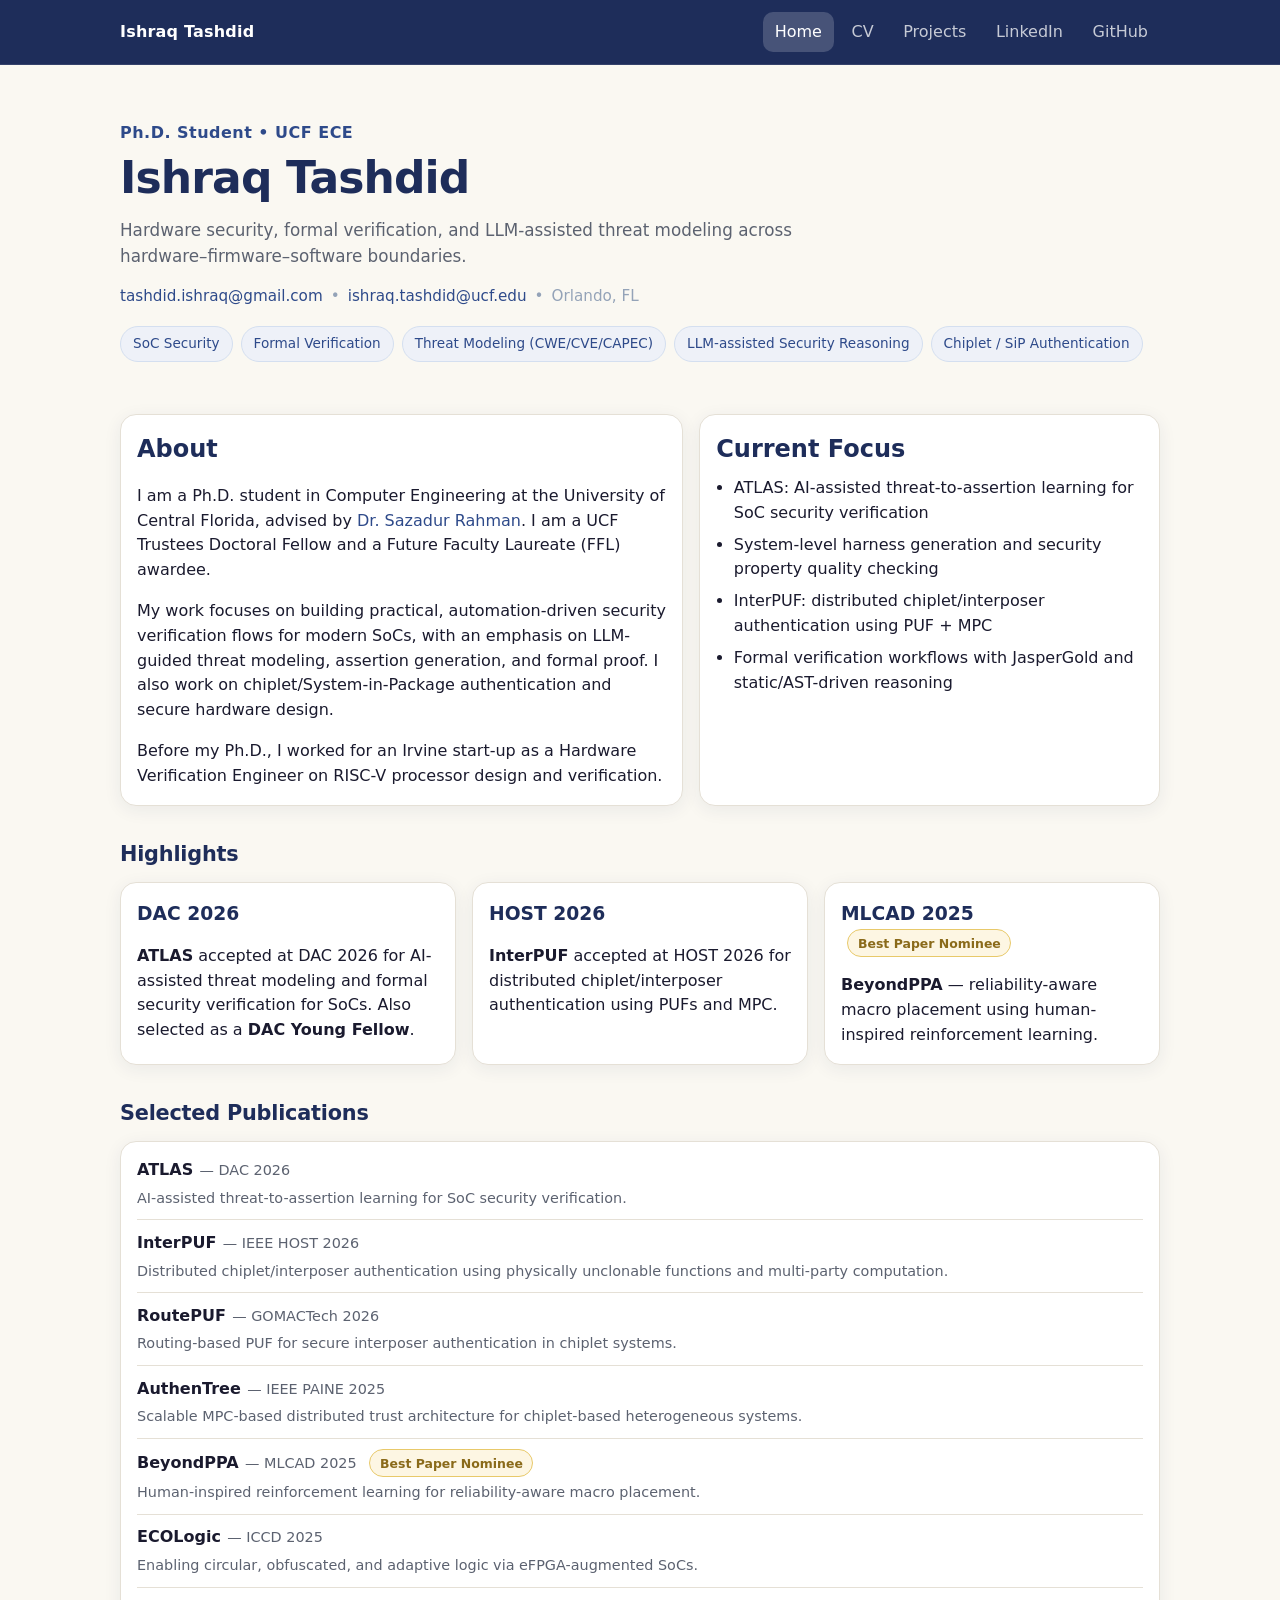
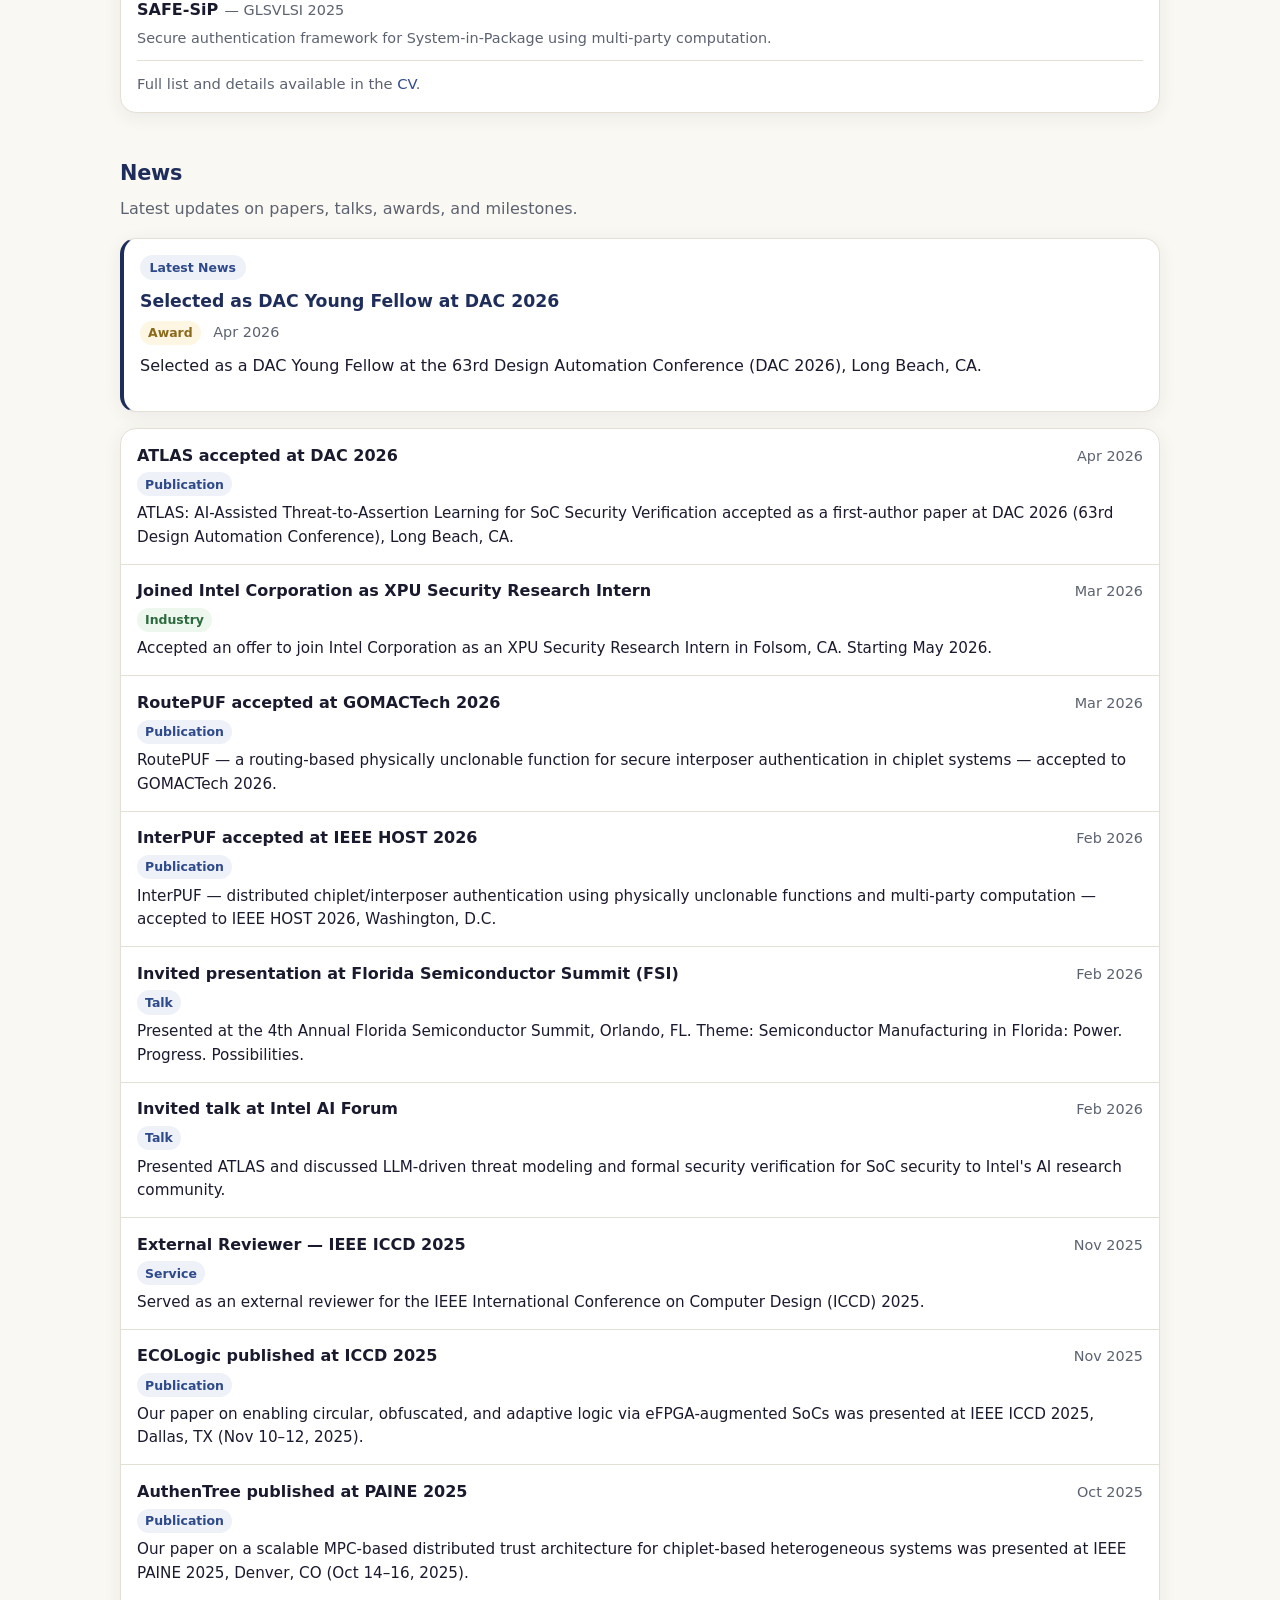
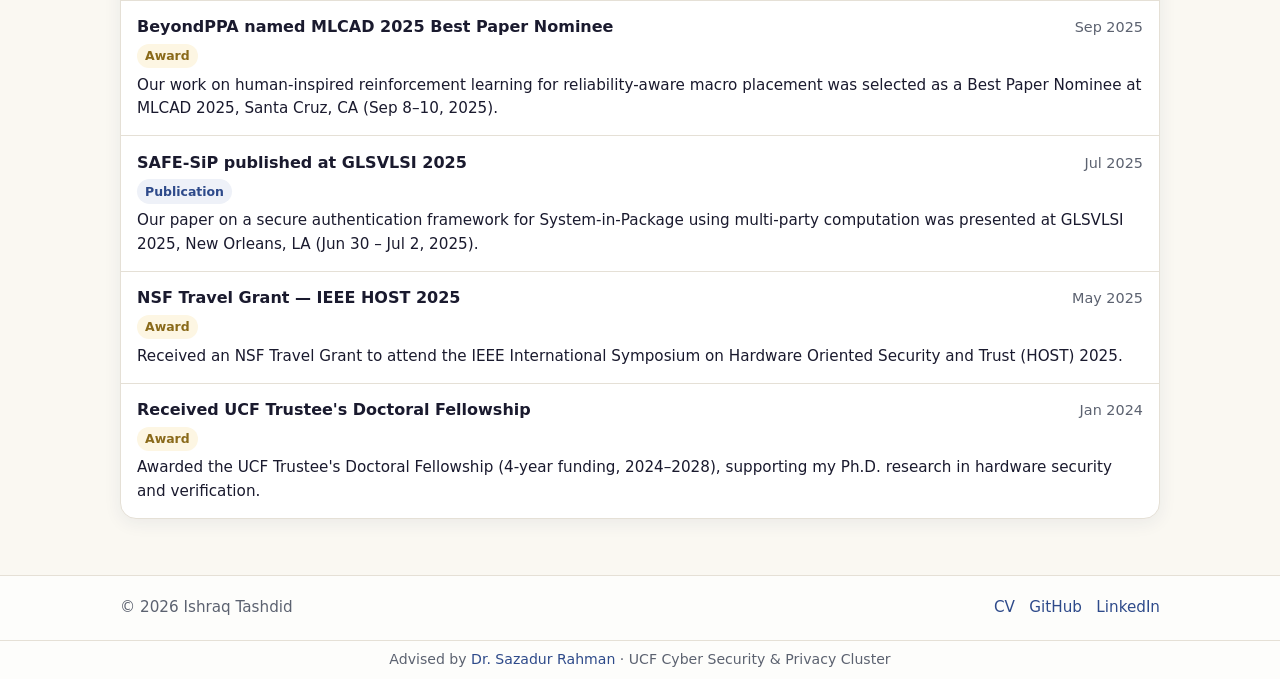
==== index.html @ bfdea95f "Add Projects page with Japanese-minimal design - New projects.html page with hero, category filter b" ====
<!DOCTYPE html>
<html lang="en">
<head>
  <meta charset="UTF-8" />
  <meta name="viewport" content="width=device-width, initial-scale=1.0" />
  <title>Ishraq Tashdid | Academic Website</title>
  <meta name="description" content="Ishraq Tashdid - Ph.D. student at UCF working on hardware security, formal verification, and LLM-assisted vulnerability reasoning." />
  <link rel="stylesheet" href="styles.css" />
</head>
<body>
  <header class="site-header">
    <div class="container nav-wrap">
      <a class="brand" href="index.html">Ishraq Tashdid</a>
      <nav class="nav-links" aria-label="Main navigation">
        <a href="index.html" class="active" aria-current="page">Home</a>
        <a href="cv.html">CV</a>
        <a href="projects.html">Projects</a>
        <a href="https://www.linkedin.com/in/ishraqtashdid" target="_blank" rel="noopener noreferrer">LinkedIn</a>
        <a href="https://github.com/IshraqAtUCF" target="_blank" rel="noopener noreferrer">GitHub</a>
      </nav>
    </div>
  </header>

  <main>
    <section class="hero">
      <div class="container">
        <p class="eyebrow">Ph.D. Student • UCF ECE</p>
        <h1>Ishraq Tashdid</h1>
        <p class="hero-sub">
          Hardware security, formal verification, and LLM-assisted threat modeling across
          hardware–firmware–software boundaries.
        </p>

        <div class="hero-meta">
          <a href="mailto:tashdid.ishraq@gmail.com">tashdid.ishraq@gmail.com</a>
          <span>•</span>
          <a href="mailto:ishraq.tashdid@ucf.edu">ishraq.tashdid@ucf.edu</a>
          <span>•</span>
          <span>Orlando, FL</span>
        </div>

        <div class="tag-row" aria-label="Research tags">
          <span class="tag">SoC Security</span>
          <span class="tag">Formal Verification</span>
          <span class="tag">Threat Modeling (CWE/CVE/CAPEC)</span>
          <span class="tag">LLM-assisted Security Reasoning</span>
          <span class="tag">Chiplet / SiP Authentication</span>
        </div>
      </div>
    </section>

    <section class="section">
      <div class="container grid-2">
        <div class="card">
          <h2>About</h2>
          <p>
            I am a Ph.D. student in Computer Engineering at the University of Central Florida,
            advised by <a href="https://sazadur.github.io" target="_blank" rel="noopener noreferrer">Dr. Sazadur Rahman</a>.
            I am a UCF Trustees Doctoral Fellow and a Future Faculty Laureate (FFL) awardee.
          </p>
          <p>
            My work focuses on building practical, automation-driven security verification flows
            for modern SoCs, with an emphasis on LLM-guided threat modeling, assertion generation,
            and formal proof. I also work on chiplet/System-in-Package authentication and secure
            hardware design.
          </p>
          <p>
            Before my Ph.D., I worked for an Irvine start-up as a Hardware Verification Engineer on RISC-V
            processor design and verification.
          </p>
        </div>

        <div class="card">
          <h2>Current Focus</h2>
          <ul class="clean-list">
            <li>ATLAS: AI-assisted threat-to-assertion learning for SoC security verification</li>
            <li>System-level harness generation and security property quality checking</li>
            <li>InterPUF: distributed chiplet/interposer authentication using PUF + MPC</li>
            <li>Formal verification workflows with JasperGold and static/AST-driven reasoning</li>
          </ul>
        </div>
      </div>
    </section>

    <section class="section section-tight">
      <div class="container">
        <h2 class="section-title">Highlights</h2>
        <div class="cards-3">
          <article class="card">
            <h3>DAC 2026</h3>
            <p>
              <strong>ATLAS</strong> accepted at DAC 2026 for AI-assisted threat modeling and
              formal security verification for SoCs. Also selected as a
              <strong>DAC Young Fellow</strong>.
            </p>
          </article>

          <article class="card">
            <h3>HOST 2026</h3>
            <p>
              <strong>InterPUF</strong> accepted at HOST 2026 for distributed chiplet/interposer
              authentication using PUFs and MPC.
            </p>
          </article>

          <article class="card">
            <h3>MLCAD 2025 <span class="award-badge">Best Paper Nominee</span></h3>
            <p>
              <strong>BeyondPPA</strong> — reliability-aware macro placement using
              human-inspired reinforcement learning.
            </p>
          </article>
        </div>
      </div>
    </section>

    <section class="section section-tight">
      <div class="container">
        <h2 class="section-title">Selected Publications</h2>
        <div class="card">
          <div class="pub-entry">
            <div class="pub-title-line">
              <span class="pub-title">ATLAS</span>
              <span class="pub-venue">— DAC 2026</span>
            </div>
            <p class="pub-desc">AI-assisted threat-to-assertion learning for SoC security verification.</p>
          </div>
          <div class="pub-entry">
            <div class="pub-title-line">
              <span class="pub-title">InterPUF</span>
              <span class="pub-venue">— IEEE HOST 2026</span>
            </div>
            <p class="pub-desc">Distributed chiplet/interposer authentication using physically unclonable functions and multi-party computation.</p>
          </div>
          <div class="pub-entry">
            <div class="pub-title-line">
              <span class="pub-title">RoutePUF</span>
              <span class="pub-venue">— GOMACTech 2026</span>
            </div>
            <p class="pub-desc">Routing-based PUF for secure interposer authentication in chiplet systems.</p>
          </div>
          <div class="pub-entry">
            <div class="pub-title-line">
              <span class="pub-title">AuthenTree</span>
              <span class="pub-venue">— IEEE PAINE 2025</span>
            </div>
            <p class="pub-desc">Scalable MPC-based distributed trust architecture for chiplet-based heterogeneous systems.</p>
          </div>
          <div class="pub-entry">
            <div class="pub-title-line">
              <span class="pub-title">BeyondPPA</span>
              <span class="pub-venue">— MLCAD 2025</span>
              <span class="award-badge">Best Paper Nominee</span>
            </div>
            <p class="pub-desc">Human-inspired reinforcement learning for reliability-aware macro placement.</p>
          </div>
          <div class="pub-entry">
            <div class="pub-title-line">
              <span class="pub-title">ECOLogic</span>
              <span class="pub-venue">— ICCD 2025</span>
            </div>
            <p class="pub-desc">Enabling circular, obfuscated, and adaptive logic via eFPGA-augmented SoCs.</p>
          </div>
          <div class="pub-entry">
            <div class="pub-title-line">
              <span class="pub-title">SAFE-SiP</span>
              <span class="pub-venue">— GLSVLSI 2025</span>
            </div>
            <p class="pub-desc">Secure authentication framework for System-in-Package using multi-party computation.</p>
          </div>
          <p class="small-note">
            Full list and details available in the <a href="cv.html">CV</a>.
          </p>
        </div>
      </div>
    </section>

    <!-- News section kept at the bottom -->
    <section class="section" id="news">
      <div class="container">
        <div class="section-heading">
          <h2 class="section-title">News</h2>
          <p class="section-subtitle">
            Latest updates on papers, talks, awards, and milestones.
          </p>
        </div>

        <div id="latest-news-card" class="latest-news-card" aria-live="polite"></div>

        <div class="news-list-wrap">
          <ul id="news-list" class="news-list" aria-label="News updates"></ul>
        </div>
      </div>
    </section>
  </main>

  <footer class="site-footer">
    <div class="container footer-wrap">
      <p>© <span id="year"></span> Ishraq Tashdid</p>
      <p class="footer-links">
        <a href="cv.html">CV</a>
        <a href="https://github.com/IshraqAtUCF" target="_blank" rel="noopener noreferrer">GitHub</a>
        <a href="https://www.linkedin.com/in/ishraqtashdid" target="_blank" rel="noopener noreferrer">LinkedIn</a>
      </p>
    </div>
    <div class="container footer-advisor">
      Advised by <a href="https://sazadur.github.io" target="_blank" rel="noopener noreferrer">Dr. Sazadur Rahman</a>
      · UCF Cyber Security &amp; Privacy Cluster
    </div>
  </footer>

  <script src="news.js"></script>
  <script>
    document.getElementById("year").textContent = new Date().getFullYear();
  </script>
</body>
</html>
---- styles.css ----
:root {
  --bg:          #faf8f2;
  --surface:     #ffffff;
  --text:        #1a1a2e;
  --muted:       #5c6270;
  --line:        #e5e0d6;
  --accent:      #1e2d5a;
  --accent-link: #2e4a8a;
  --accent-soft: #eef1f8;
  --gold:        #c9a84c;
  --gold-soft:   #fdf6e3;
  --shadow:      0 4px 18px rgba(30, 45, 90, 0.07);
  --radius:      16px;
  --radius-sm:   12px;
  --maxw:        1040px;
}

* {
  box-sizing: border-box;
}

html {
  scroll-behavior: smooth;
}

body {
  margin: 0;
  font-family: Inter, ui-sans-serif, system-ui, -apple-system, Segoe UI, Roboto, Helvetica, Arial, sans-serif;
  background: var(--bg);
  color: var(--text);
  line-height: 1.55;
}

a {
  color: var(--accent-link);
  text-decoration: none;
}

a:hover {
  text-decoration: underline;
}

.container {
  width: min(var(--maxw), calc(100% - 2rem));
  margin: 0 auto;
}

/* Header / Nav */
.site-header {
  position: sticky;
  top: 0;
  z-index: 100;
  background: var(--accent);
  border-bottom: 1px solid rgba(255, 255, 255, 0.1);
}

.nav-wrap {
  display: flex;
  align-items: center;
  justify-content: space-between;
  min-height: 64px;
  gap: 1rem;
}

.brand {
  font-weight: 700;
  color: #ffffff;
  letter-spacing: 0.2px;
}

.brand:hover {
  text-decoration: none;
}

.nav-links {
  display: flex;
  align-items: center;
  gap: 0.35rem;
  flex-wrap: wrap;
}

.nav-links a {
  color: rgba(255, 255, 255, 0.75);
  padding: 0.45rem 0.75rem;
  border-radius: 10px;
  font-weight: 500;
  text-decoration: none;
}

.nav-links a:hover {
  background: rgba(255, 255, 255, 0.12);
  color: #ffffff;
}

.nav-links a.active {
  background: rgba(255, 255, 255, 0.18);
  color: #ffffff;
}

/* Hero */
.hero {
  padding: 3.5rem 0 2rem;
}

.eyebrow {
  margin: 0 0 0.5rem;
  color: var(--accent-link);
  font-weight: 600;
  letter-spacing: 0.03em;
}

h1 {
  margin: 0;
  font-size: clamp(2rem, 4vw, 2.75rem);
  line-height: 1.1;
  letter-spacing: -0.02em;
  color: var(--accent);
}

.hero-sub {
  margin: 0.9rem 0 0;
  max-width: 760px;
  color: var(--muted);
  font-size: 1.05rem;
}

.hero-meta {
  margin-top: 1rem;
  display: flex;
  flex-wrap: wrap;
  gap: 0.5rem;
  color: var(--muted);
  font-size: 0.95rem;
}

.hero-meta span {
  color: #94a3b8;
}

.tag-row {
  margin-top: 1.1rem;
  display: flex;
  flex-wrap: wrap;
  gap: 0.5rem;
}

.tag {
  display: inline-block;
  background: var(--accent-soft);
  border: 1px solid #d4dff0;
  border-radius: 999px;
  padding: 0.4rem 0.75rem;
  font-size: 0.85rem;
  color: var(--accent-link);
}

/* Sections */
.section {
  padding: 1.25rem 0 1.5rem;
}

.section-tight {
  padding-top: 0.5rem;
}

.section-title {
  margin: 0 0 0.75rem;
  font-size: 1.3rem;
  letter-spacing: -0.01em;
  color: var(--accent);
}

.section-heading {
  margin-bottom: 1rem;
}

.section-subtitle {
  margin: -0.25rem 0 0;
  color: var(--muted);
}

/* Cards */
.card {
  background: var(--surface);
  border: 1px solid var(--line);
  border-radius: var(--radius);
  padding: 1rem 1rem;
  box-shadow: var(--shadow);
  transition: box-shadow 0.18s, transform 0.18s;
}

.card:hover {
  transform: translateY(-2px);
  box-shadow: 0 8px 28px rgba(30, 45, 90, 0.12);
}

.card h2, .card h3 {
  margin-top: 0;
  margin-bottom: 0.5rem;
  color: var(--accent);
}

.card p:last-child {
  margin-bottom: 0;
}

.grid-2 {
  display: grid;
  grid-template-columns: 1.1fr 0.9fr;
  gap: 1rem;
}

.cards-3 {
  display: grid;
  grid-template-columns: repeat(3, 1fr);
  gap: 1rem;
}

.clean-list, .pub-list {
  margin: 0.25rem 0 0;
  padding-left: 1.1rem;
}

.clean-list li, .pub-list li {
  margin: 0.45rem 0;
}

.small-note {
  margin-top: 0.75rem;
  color: var(--muted);
  font-size: 0.92rem;
}

/* Award badge (gold) */
.award-badge {
  display: inline-block;
  background: var(--gold-soft);
  color: #8a6a1a;
  border: 1px solid #e8c96a;
  border-radius: 999px;
  padding: 0.2rem 0.6rem;
  font-size: 0.78rem;
  font-weight: 700;
  margin-left: 0.4rem;
  vertical-align: middle;
}

/* Publication entries */
.pub-entry {
  padding: 0.65rem 0;
  border-bottom: 1px solid var(--line);
}

.pub-entry:last-child {
  border-bottom: none;
  padding-bottom: 0;
}

.pub-entry:first-child {
  padding-top: 0;
}

.pub-title-line {
  display: flex;
  flex-wrap: wrap;
  align-items: baseline;
  gap: 0.4rem;
}

.pub-title {
  font-weight: 600;
  color: var(--text);
}

.pub-venue {
  color: var(--muted);
  font-size: 0.9rem;
  white-space: nowrap;
}

.pub-desc {
  margin: 0.25rem 0 0;
  color: var(--muted);
  font-size: 0.9rem;
}

/* News */
.latest-news-card {
  margin-bottom: 1rem;
}

.latest-news-inner {
  background: var(--surface);
  border: 1px solid var(--line);
  border-left: 4px solid var(--accent);
  border-radius: var(--radius);
  padding: 1rem;
  box-shadow: var(--shadow);
}

.latest-badge {
  display: inline-block;
  margin-bottom: 0.5rem;
  background: var(--accent-soft);
  color: var(--accent-link);
  border-radius: 999px;
  padding: 0.2rem 0.6rem;
  font-size: 0.78rem;
  font-weight: 700;
}

.latest-title {
  margin: 0;
  font-size: 1.08rem;
  color: var(--accent);
}

.latest-meta {
  margin-top: 0.35rem;
  color: var(--muted);
  font-size: 0.9rem;
}

.latest-desc {
  margin-top: 0.6rem;
  color: var(--text);
}

.news-list-wrap {
  background: var(--surface);
  border: 1px solid var(--line);
  border-radius: var(--radius);
  box-shadow: var(--shadow);
}

.news-list {
  list-style: none;
  margin: 0;
  padding: 0;
}

.news-item {
  padding: 0.9rem 1rem;
  border-bottom: 1px solid var(--line);
}

.news-item:last-child {
  border-bottom: none;
}

.news-row {
  display: flex;
  gap: 0.75rem;
  align-items: baseline;
  justify-content: space-between;
  flex-wrap: wrap;
}

.news-title {
  margin: 0;
  font-weight: 600;
}

.news-date {
  color: var(--muted);
  font-size: 0.9rem;
  white-space: nowrap;
}

.news-meta-line {
  margin-top: 0.25rem;
  color: var(--muted);
  font-size: 0.9rem;
}

.news-desc {
  margin-top: 0.35rem;
  color: var(--text);
  font-size: 0.95rem;
}

.news-tag {
  display: inline-block;
  margin-right: 0.5rem;
  padding: 0.15rem 0.5rem;
  border-radius: 999px;
  background: var(--accent-soft);
  color: var(--accent-link);
  font-size: 0.78rem;
  font-weight: 600;
}

.news-tag-award {
  background: var(--gold-soft);
  color: #8a6a1a;
}

.news-tag-industry {
  background: #edf7ee;
  color: #2d6a3f;
}

/* CV page */
.page-title {
  margin: 0;
  font-size: clamp(1.6rem, 3vw, 2rem);
  color: var(--accent);
}

.page-subtitle {
  margin: 0.35rem 0 0;
  color: var(--muted);
}

.cv-header-row {
  display: flex;
  justify-content: space-between;
  gap: 1rem;
  align-items: flex-start;
  margin-bottom: 1rem;
  flex-wrap: wrap;
}

.cv-actions {
  display: flex;
  gap: 0.6rem;
  flex-wrap: wrap;
}

.btn {
  display: inline-block;
  background: var(--accent);
  color: white;
  padding: 0.6rem 0.9rem;
  border-radius: 12px;
  font-weight: 600;
  text-decoration: none;
  border: 1px solid var(--accent);
}

.btn:hover {
  text-decoration: none;
  opacity: 0.9;
}

.btn-outline {
  background: white;
  color: var(--accent);
}

.cv-frame {
  padding: 0.6rem;
}

.pdf-fallback {
  padding: 1rem;
}

.note-box {
  margin-top: 1rem;
}

.note-box code {
  background: var(--accent-soft);
  padding: 0.15rem 0.35rem;
  border-radius: 6px;
  font-family: ui-monospace, SFMono-Regular, Menlo, Consolas, monospace;
}

/* Footer */
.site-footer {
  margin-top: 2rem;
  border-top: 1px solid var(--line);
  background: rgba(255, 255, 255, 0.7);
}

.footer-wrap {
  min-height: 64px;
  display: flex;
  justify-content: space-between;
  gap: 1rem;
  align-items: center;
  flex-wrap: wrap;
  color: var(--muted);
  font-size: 0.95rem;
}

.footer-links {
  display: flex;
  gap: 0.9rem;
  flex-wrap: wrap;
  margin: 0;
}

.footer-advisor {
  width: 100%;
  text-align: center;
  padding: 0.5rem 0;
  font-size: 0.88rem;
  color: var(--muted);
  border-top: 1px solid var(--line);
}

.footer-advisor a {
  color: var(--accent-link);
}

/* ── Projects page ────────────────────────────────────── */

.proj-filter-bar {
  display: flex;
  gap: 0.5rem;
  flex-wrap: wrap;
  margin-bottom: 1.5rem;
}

.proj-filter-btn {
  background: var(--surface);
  border: 1px solid var(--line);
  border-radius: 999px;
  padding: 0.4rem 0.9rem;
  font-size: 0.88rem;
  font-weight: 500;
  color: var(--muted);
  cursor: pointer;
  font-family: inherit;
  transition: background 0.15s, color 0.15s, border-color 0.15s;
}

.proj-filter-btn:hover {
  background: var(--accent-soft);
  color: var(--accent-link);
  border-color: #c4d0e8;
}

.proj-filter-btn.active {
  background: var(--accent);
  color: #ffffff;
  border-color: var(--accent);
}

.proj-grid {
  display: grid;
  grid-template-columns: repeat(2, 1fr);
  gap: 1rem;
}

.proj-card {
  background: var(--surface);
  border: 1px solid var(--line);
  border-radius: var(--radius);
  padding: 1.1rem 1.1rem 1rem;
  box-shadow: var(--shadow);
  display: flex;
  flex-direction: column;
  transition: box-shadow 0.18s, transform 0.18s;
}

.proj-card:hover {
  transform: translateY(-2px);
  box-shadow: 0 8px 28px rgba(30, 45, 90, 0.12);
}

.proj-card.proj-featured {
  border-left: 3px solid var(--gold);
}

.proj-card-meta {
  display: flex;
  align-items: center;
  justify-content: space-between;
  flex-wrap: wrap;
  gap: 0.4rem;
  margin-bottom: 0.55rem;
}

.proj-meta-left {
  display: flex;
  gap: 0.4rem;
  align-items: center;
  flex-wrap: wrap;
}

.proj-venue {
  color: var(--muted);
  font-size: 0.82rem;
  white-space: nowrap;
}

.proj-title {
  margin: 0 0 0.4rem;
  font-size: 1.05rem;
  font-weight: 600;
  color: var(--accent);
  letter-spacing: -0.01em;
}

.proj-desc {
  margin: 0;
  color: var(--muted);
  font-size: 0.91rem;
  line-height: 1.5;
  flex: 1;
}

.proj-card-divider {
  border: none;
  border-top: 1px solid var(--line);
  margin: 0.75rem 0 0.65rem;
}

.proj-tags {
  display: flex;
  flex-wrap: wrap;
  gap: 0.4rem;
  margin-bottom: 0.7rem;
}

.proj-cat {
  display: inline-block;
  padding: 0.15rem 0.5rem;
  border-radius: 999px;
  font-size: 0.76rem;
  font-weight: 600;
  background: var(--accent-soft);
  color: var(--accent-link);
}

.proj-cat-software {
  background: #edf7ee;
  color: #2d6a3f;
}

.proj-cat-tool {
  background: #f3f0ea;
  color: #6b5c3e;
}

.proj-status {
  display: inline-block;
  border-radius: 999px;
  padding: 0.18rem 0.55rem;
  font-size: 0.76rem;
  font-weight: 600;
}

.proj-status-published  { background: var(--accent-soft); color: var(--accent-link); }
.proj-status-active     { background: var(--gold-soft); color: #8a6a1a; border: 1px solid #e8c96a; }
.proj-status-inprogress { background: #f3f0ea; color: var(--muted); }
.proj-status-archived   { background: #f5f5f5; color: #999; }

.proj-links {
  display: flex;
  gap: 0.5rem;
  flex-wrap: wrap;
  margin-top: auto;
  padding-top: 0.5rem;
}

.proj-link {
  display: inline-block;
  padding: 0.3rem 0.65rem;
  border-radius: 8px;
  font-size: 0.82rem;
  font-weight: 500;
  border: 1px solid var(--line);
  color: var(--accent-link);
  background: var(--surface);
  text-decoration: none;
  transition: background 0.15s, border-color 0.15s;
}

.proj-link:hover {
  background: var(--accent-soft);
  border-color: #c4d0e8;
  text-decoration: none;
}

.proj-link-paper {
  border-color: #c4d0e8;
  background: var(--accent-soft);
}

.proj-empty {
  grid-column: 1 / -1;
  text-align: center;
  padding: 2.5rem 1rem;
  color: var(--muted);
  font-size: 0.95rem;
}

/* Responsive */
@media (max-width: 900px) {
  .grid-2 {
    grid-template-columns: 1fr;
  }

  .cards-3 {
    grid-template-columns: 1fr;
  }

  .proj-grid {
    grid-template-columns: 1fr;
  }

  .nav-wrap {
    align-items: flex-start;
    padding-top: 0.5rem;
    padding-bottom: 0.5rem;
    flex-direction: column;
  }

  .hero {
    padding-top: 2.2rem;
  }
}
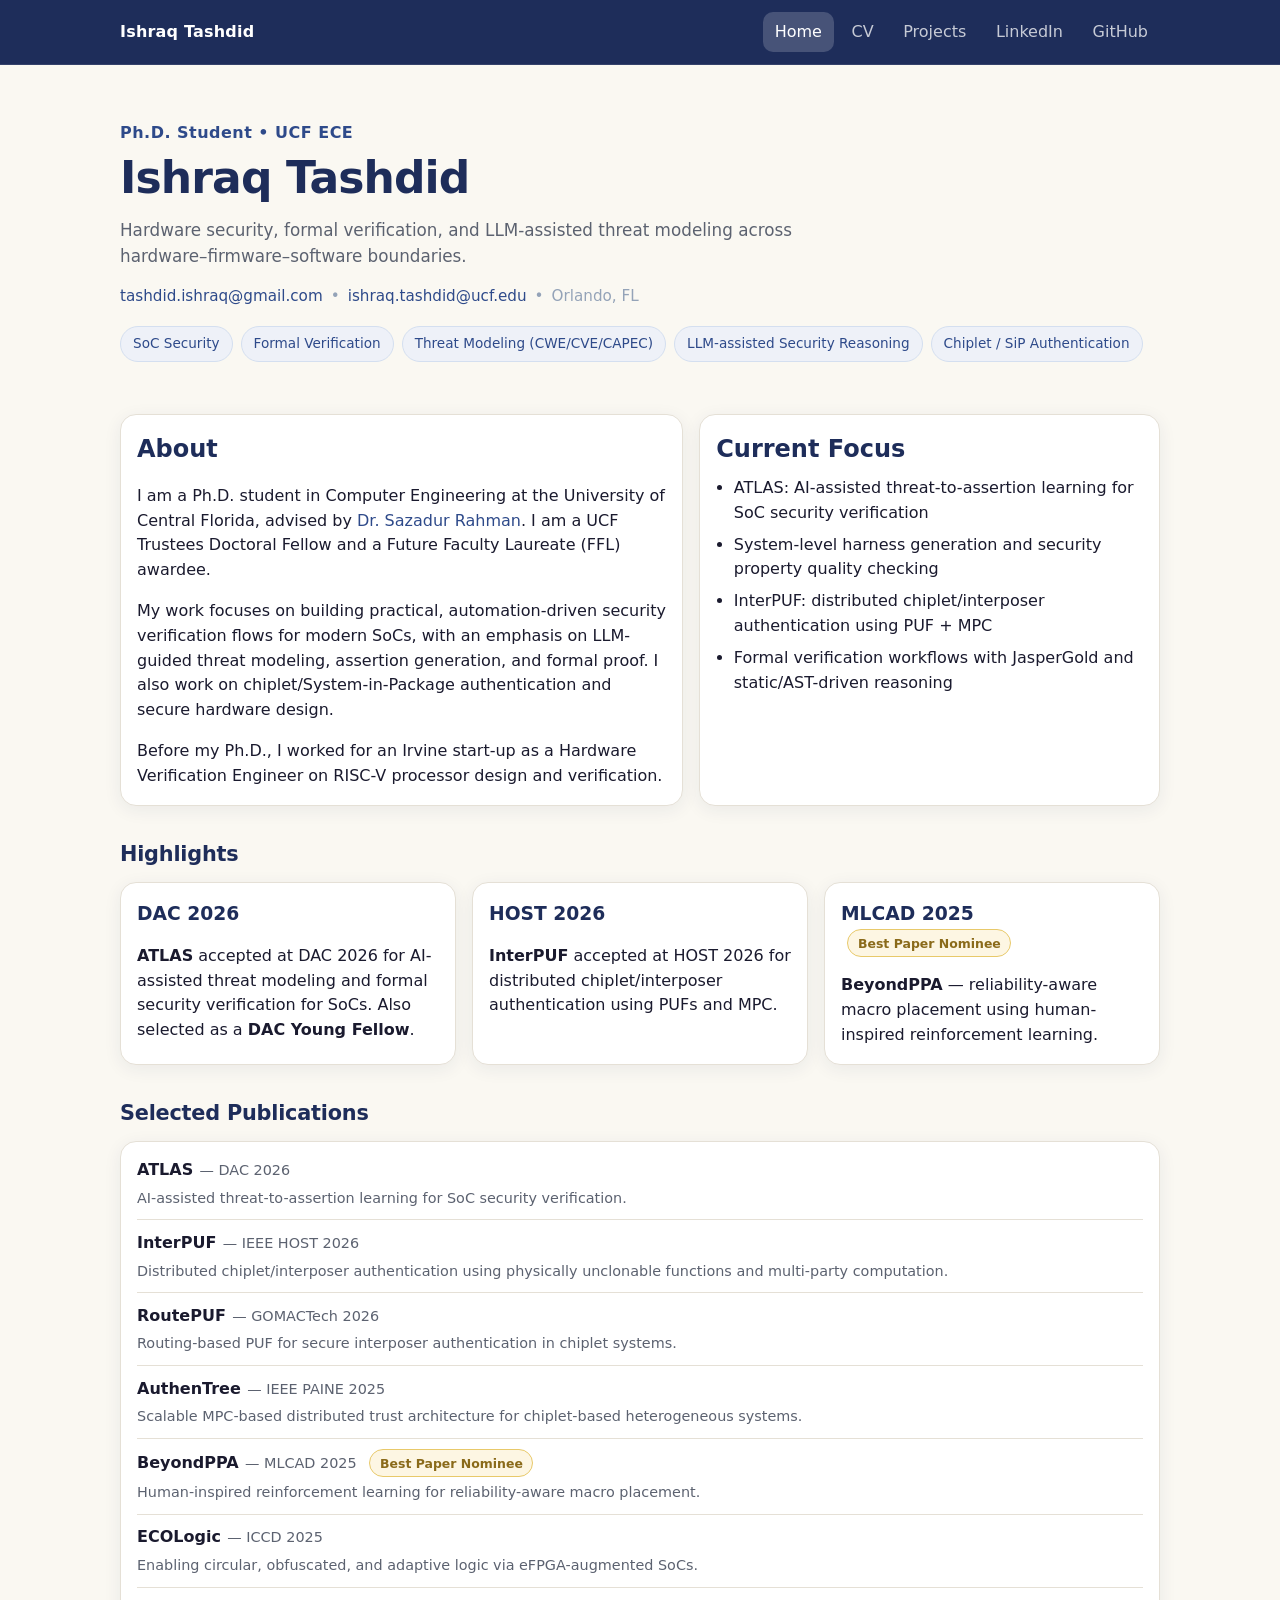
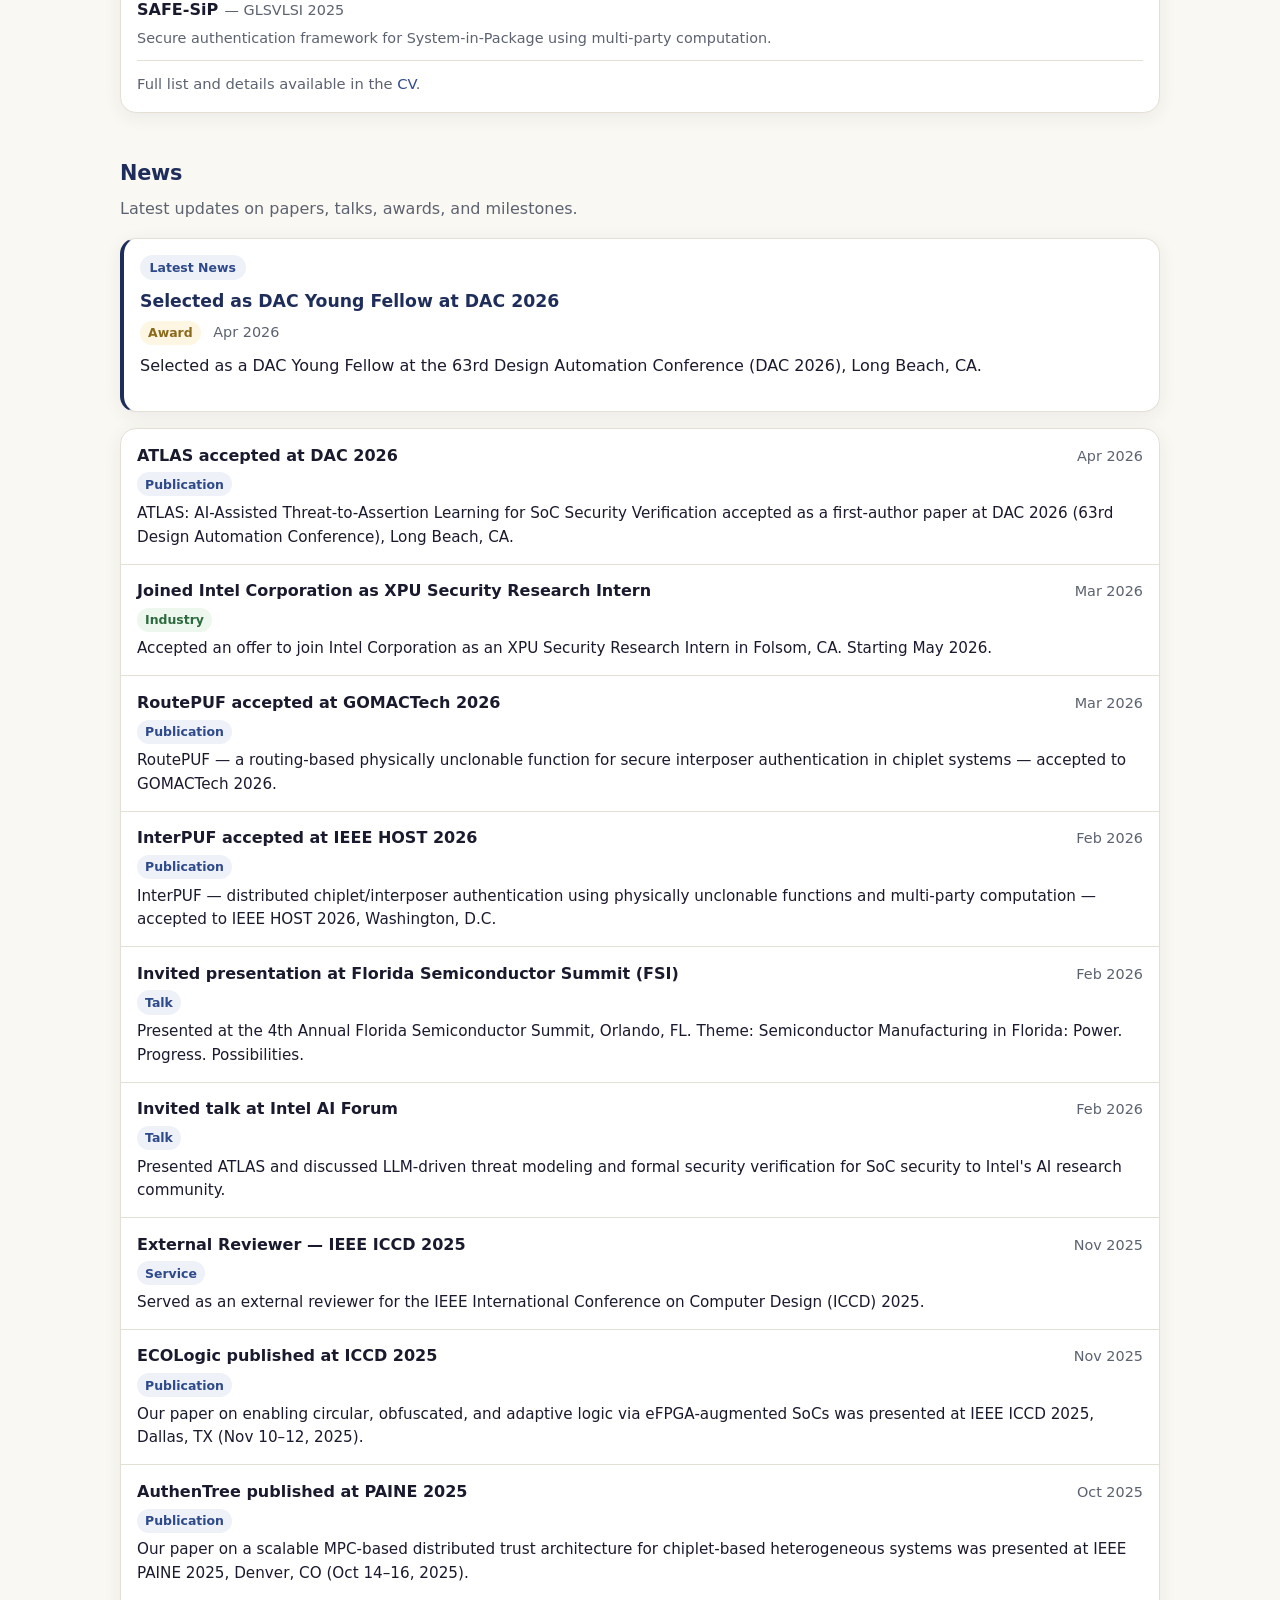
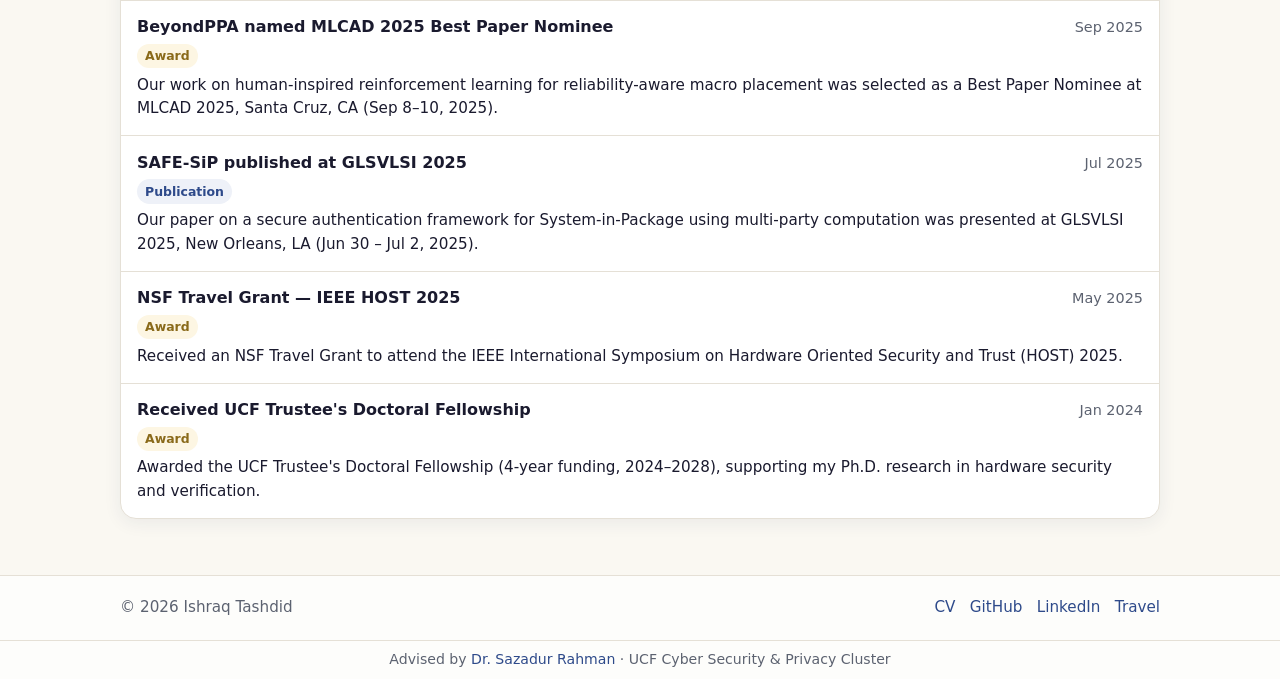
==== commit fe7197d0: "Add Travel page with tatami-rhythm photo grid and lightbox - New travel.html — "Beyond the Lab" hero" ====
--- a/index.html
+++ b/index.html
@@ -201,6 +201,7 @@
         <a href="cv.html">CV</a>
         <a href="https://github.com/IshraqAtUCF" target="_blank" rel="noopener noreferrer">GitHub</a>
         <a href="https://www.linkedin.com/in/ishraqtashdid" target="_blank" rel="noopener noreferrer">LinkedIn</a>
+        <a href="travel.html">Travel</a>
       </p>
     </div>
     <div class="container footer-advisor">
--- a/styles.css
+++ b/styles.css
@@ -582,9 +582,9 @@
 }
 
 .proj-venue {
+  margin: 0 0 0.5rem;
   color: var(--muted);
   font-size: 0.82rem;
-  white-space: nowrap;
 }
 
 .proj-title {
@@ -689,6 +689,123 @@
   font-size: 0.95rem;
 }
 
+/* ── Travel page ─────────────────────────────────────── */
+
+/* Filter bar reuses .proj-filter-bar / .proj-filter-btn — no new rules needed */
+
+.travel-grid {
+  display: grid;
+  grid-template-columns: repeat(3, 1fr);
+  gap: 0.75rem;
+}
+
+/* Tatami-inspired rhythm: groups of 5 alternate [wide+small] / [small×3]
+   Every 5th+1 photo (1st, 6th, 11th…) spans 2 cols — creates visual cadence
+   without randomness */
+.travel-photo:nth-child(5n+1) {
+  grid-column: span 2;
+  aspect-ratio: 3 / 2;
+}
+
+.travel-photo {
+  position: relative;
+  aspect-ratio: 4 / 3;
+  overflow: hidden;
+  border-radius: var(--radius-sm);
+  cursor: pointer;
+  background: var(--line);
+}
+
+.travel-photo img {
+  width: 100%;
+  height: 100%;
+  object-fit: cover;
+  display: block;
+  transition: transform 0.3s ease;
+}
+
+.travel-photo:hover img {
+  transform: scale(1.03);
+}
+
+.travel-caption {
+  position: absolute;
+  bottom: 0;
+  left: 0;
+  right: 0;
+  padding: 0.55rem 0.75rem 0.5rem;
+  background: linear-gradient(transparent, rgba(10, 12, 24, 0.62));
+  color: rgba(255, 255, 255, 0.92);
+  font-size: 0.82rem;
+  font-weight: 500;
+  letter-spacing: 0.01em;
+  opacity: 0;
+  transition: opacity 0.2s;
+}
+
+.travel-photo:hover .travel-caption {
+  opacity: 1;
+}
+
+.travel-empty {
+  grid-column: 1 / -1;
+  text-align: center;
+  padding: 3rem 1rem;
+  color: var(--muted);
+  font-size: 0.95rem;
+}
+
+/* Lightbox */
+.lightbox {
+  display: none;
+  position: fixed;
+  inset: 0;
+  z-index: 500;
+  background: rgba(8, 10, 20, 0.93);
+  align-items: center;
+  justify-content: center;
+  flex-direction: column;
+  gap: 0.75rem;
+  cursor: pointer;
+}
+
+.lightbox.open {
+  display: flex;
+}
+
+.lightbox img {
+  max-width: 90vw;
+  max-height: 82vh;
+  object-fit: contain;
+  border-radius: 6px;
+  cursor: default;
+}
+
+.lightbox-caption {
+  color: rgba(255, 255, 255, 0.7);
+  font-size: 0.88rem;
+  letter-spacing: 0.04em;
+  text-align: center;
+}
+
+.lightbox-close {
+  position: absolute;
+  top: 1.25rem;
+  right: 1.5rem;
+  color: rgba(255, 255, 255, 0.55);
+  font-size: 1.5rem;
+  line-height: 1;
+  cursor: pointer;
+  background: none;
+  border: none;
+  font-family: inherit;
+  padding: 0.25rem 0.5rem;
+}
+
+.lightbox-close:hover {
+  color: rgba(255, 255, 255, 0.9);
+}
+
 /* Responsive */
 @media (max-width: 900px) {
   .grid-2 {
@@ -702,6 +819,11 @@
   .proj-grid {
     grid-template-columns: 1fr;
   }
+
+  .travel-grid {
+    grid-template-columns: repeat(2, 1fr);
+  }
+  /* wide photos still span 2 on 2-col grid — fills the row cleanly */
 
   .nav-wrap {
     align-items: flex-start;
@@ -714,3 +836,14 @@
     padding-top: 2.2rem;
   }
 }
+
+@media (max-width: 540px) {
+  .travel-grid {
+    grid-template-columns: 1fr;
+  }
+
+  .travel-photo:nth-child(5n+1) {
+    grid-column: span 1;
+    aspect-ratio: 4 / 3;
+  }
+}
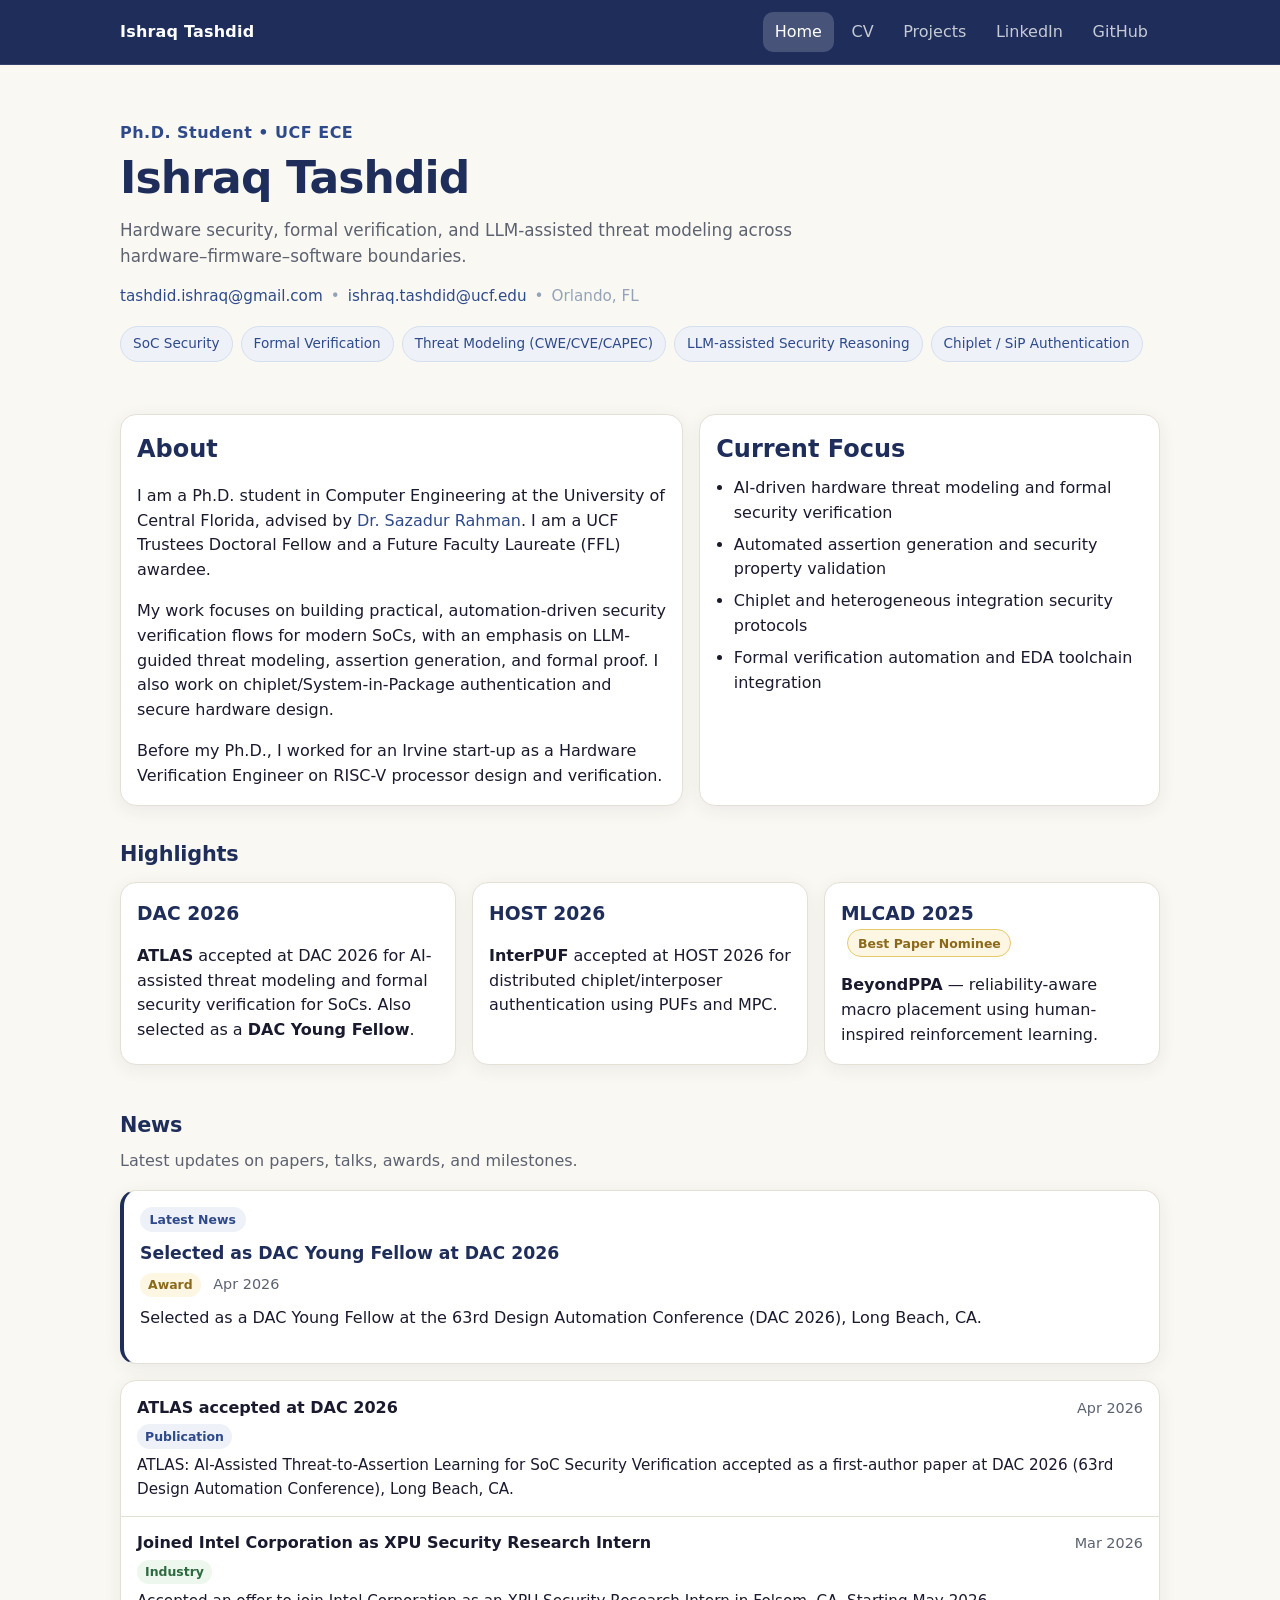
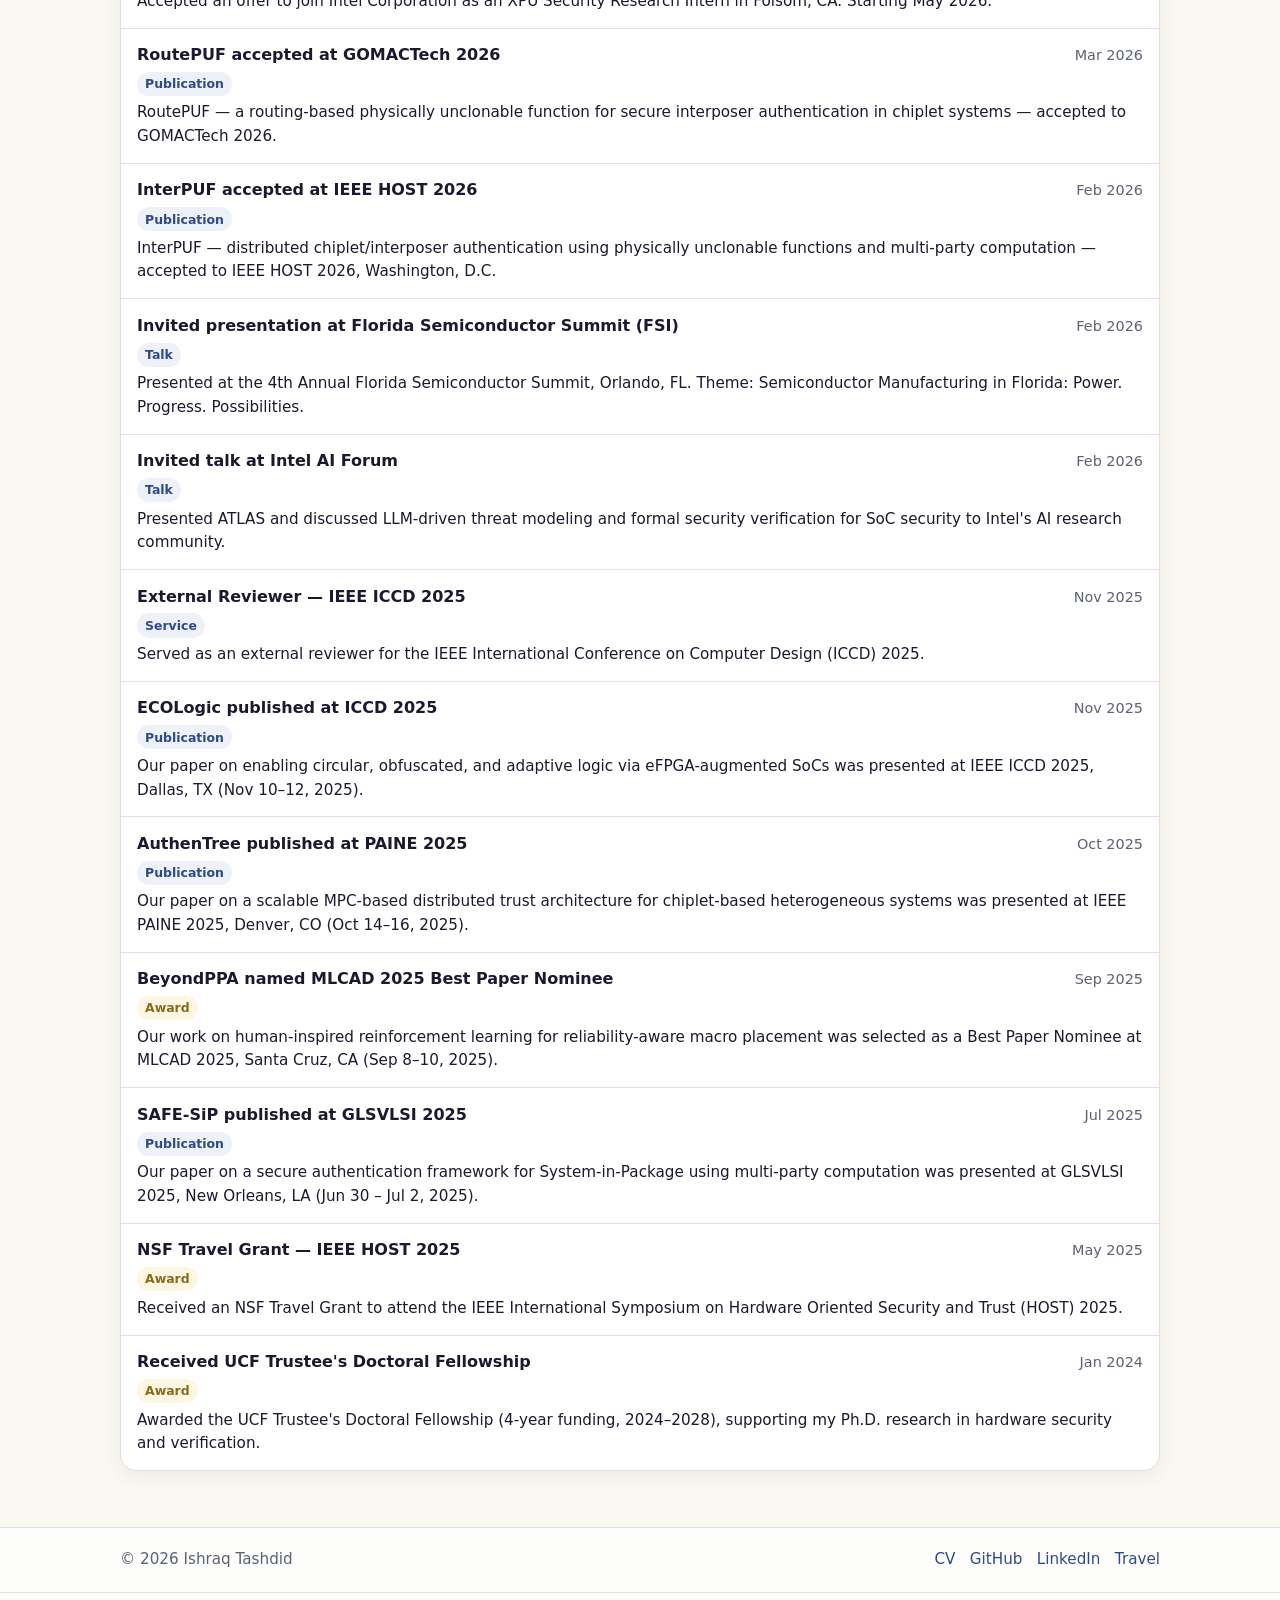
==== commit 9d738467: "Remove advisor credit, selected publications; generalize current focus; multi-paper links - Remove "" ====
--- a/index.html
+++ b/index.html
@@ -73,10 +73,10 @@
         <div class="card">
           <h2>Current Focus</h2>
           <ul class="clean-list">
-            <li>ATLAS: AI-assisted threat-to-assertion learning for SoC security verification</li>
-            <li>System-level harness generation and security property quality checking</li>
-            <li>InterPUF: distributed chiplet/interposer authentication using PUF + MPC</li>
-            <li>Formal verification workflows with JasperGold and static/AST-driven reasoning</li>
+            <li>AI-driven hardware threat modeling and formal security verification</li>
+            <li>Automated assertion generation and security property validation</li>
+            <li>Chiplet and heterogeneous integration security protocols</li>
+            <li>Formal verification automation and EDA toolchain integration</li>
           </ul>
         </div>
       </div>
@@ -114,66 +114,6 @@
       </div>
     </section>
 
-    <section class="section section-tight">
-      <div class="container">
-        <h2 class="section-title">Selected Publications</h2>
-        <div class="card">
-          <div class="pub-entry">
-            <div class="pub-title-line">
-              <span class="pub-title">ATLAS</span>
-              <span class="pub-venue">— DAC 2026</span>
-            </div>
-            <p class="pub-desc">AI-assisted threat-to-assertion learning for SoC security verification.</p>
-          </div>
-          <div class="pub-entry">
-            <div class="pub-title-line">
-              <span class="pub-title">InterPUF</span>
-              <span class="pub-venue">— IEEE HOST 2026</span>
-            </div>
-            <p class="pub-desc">Distributed chiplet/interposer authentication using physically unclonable functions and multi-party computation.</p>
-          </div>
-          <div class="pub-entry">
-            <div class="pub-title-line">
-              <span class="pub-title">RoutePUF</span>
-              <span class="pub-venue">— GOMACTech 2026</span>
-            </div>
-            <p class="pub-desc">Routing-based PUF for secure interposer authentication in chiplet systems.</p>
-          </div>
-          <div class="pub-entry">
-            <div class="pub-title-line">
-              <span class="pub-title">AuthenTree</span>
-              <span class="pub-venue">— IEEE PAINE 2025</span>
-            </div>
-            <p class="pub-desc">Scalable MPC-based distributed trust architecture for chiplet-based heterogeneous systems.</p>
-          </div>
-          <div class="pub-entry">
-            <div class="pub-title-line">
-              <span class="pub-title">BeyondPPA</span>
-              <span class="pub-venue">— MLCAD 2025</span>
-              <span class="award-badge">Best Paper Nominee</span>
-            </div>
-            <p class="pub-desc">Human-inspired reinforcement learning for reliability-aware macro placement.</p>
-          </div>
-          <div class="pub-entry">
-            <div class="pub-title-line">
-              <span class="pub-title">ECOLogic</span>
-              <span class="pub-venue">— ICCD 2025</span>
-            </div>
-            <p class="pub-desc">Enabling circular, obfuscated, and adaptive logic via eFPGA-augmented SoCs.</p>
-          </div>
-          <div class="pub-entry">
-            <div class="pub-title-line">
-              <span class="pub-title">SAFE-SiP</span>
-              <span class="pub-venue">— GLSVLSI 2025</span>
-            </div>
-            <p class="pub-desc">Secure authentication framework for System-in-Package using multi-party computation.</p>
-          </div>
-          <p class="small-note">
-            Full list and details available in the <a href="cv.html">CV</a>.
-          </p>
-        </div>
-      </div>
-    </section>
 
     <!-- News section kept at the bottom -->
     <section class="section" id="news">
@@ -205,8 +145,7 @@
       </p>
     </div>
     <div class="container footer-advisor">
-      Advised by <a href="https://sazadur.github.io" target="_blank" rel="noopener noreferrer">Dr. Sazadur Rahman</a>
-      · UCF Cyber Security &amp; Privacy Cluster
+      UCF Cyber Security &amp; Privacy Cluster
     </div>
   </footer>
 
--- a/styles.css
+++ b/styles.css
@@ -699,10 +699,11 @@
   gap: 0.75rem;
 }
 
-/* Tatami-inspired rhythm: groups of 5 alternate [wide+small] / [small×3]
-   Every 5th+1 photo (1st, 6th, 11th…) spans 2 cols — creates visual cadence
-   without randomness */
-.travel-photo:nth-child(5n+1) {
+/* Alternating zigzag: photos 1, 4, 7, 10… span 2 cols
+   Row A: [wide ──────────][small]
+   Row B: [small][wide ──────────]
+   Rows always sum to 3 cols; pattern continues cleanly as photos are added */
+.travel-photo:nth-child(3n+1) {
   grid-column: span 2;
   aspect-ratio: 3 / 2;
 }
@@ -842,7 +843,8 @@
     grid-template-columns: 1fr;
   }
 
-  .travel-photo:nth-child(5n+1) {
+  /* On 1-col, nth-child span 2 becomes meaningless — reset it */
+  .travel-photo:nth-child(3n+1) {
     grid-column: span 1;
     aspect-ratio: 4 / 3;
   }
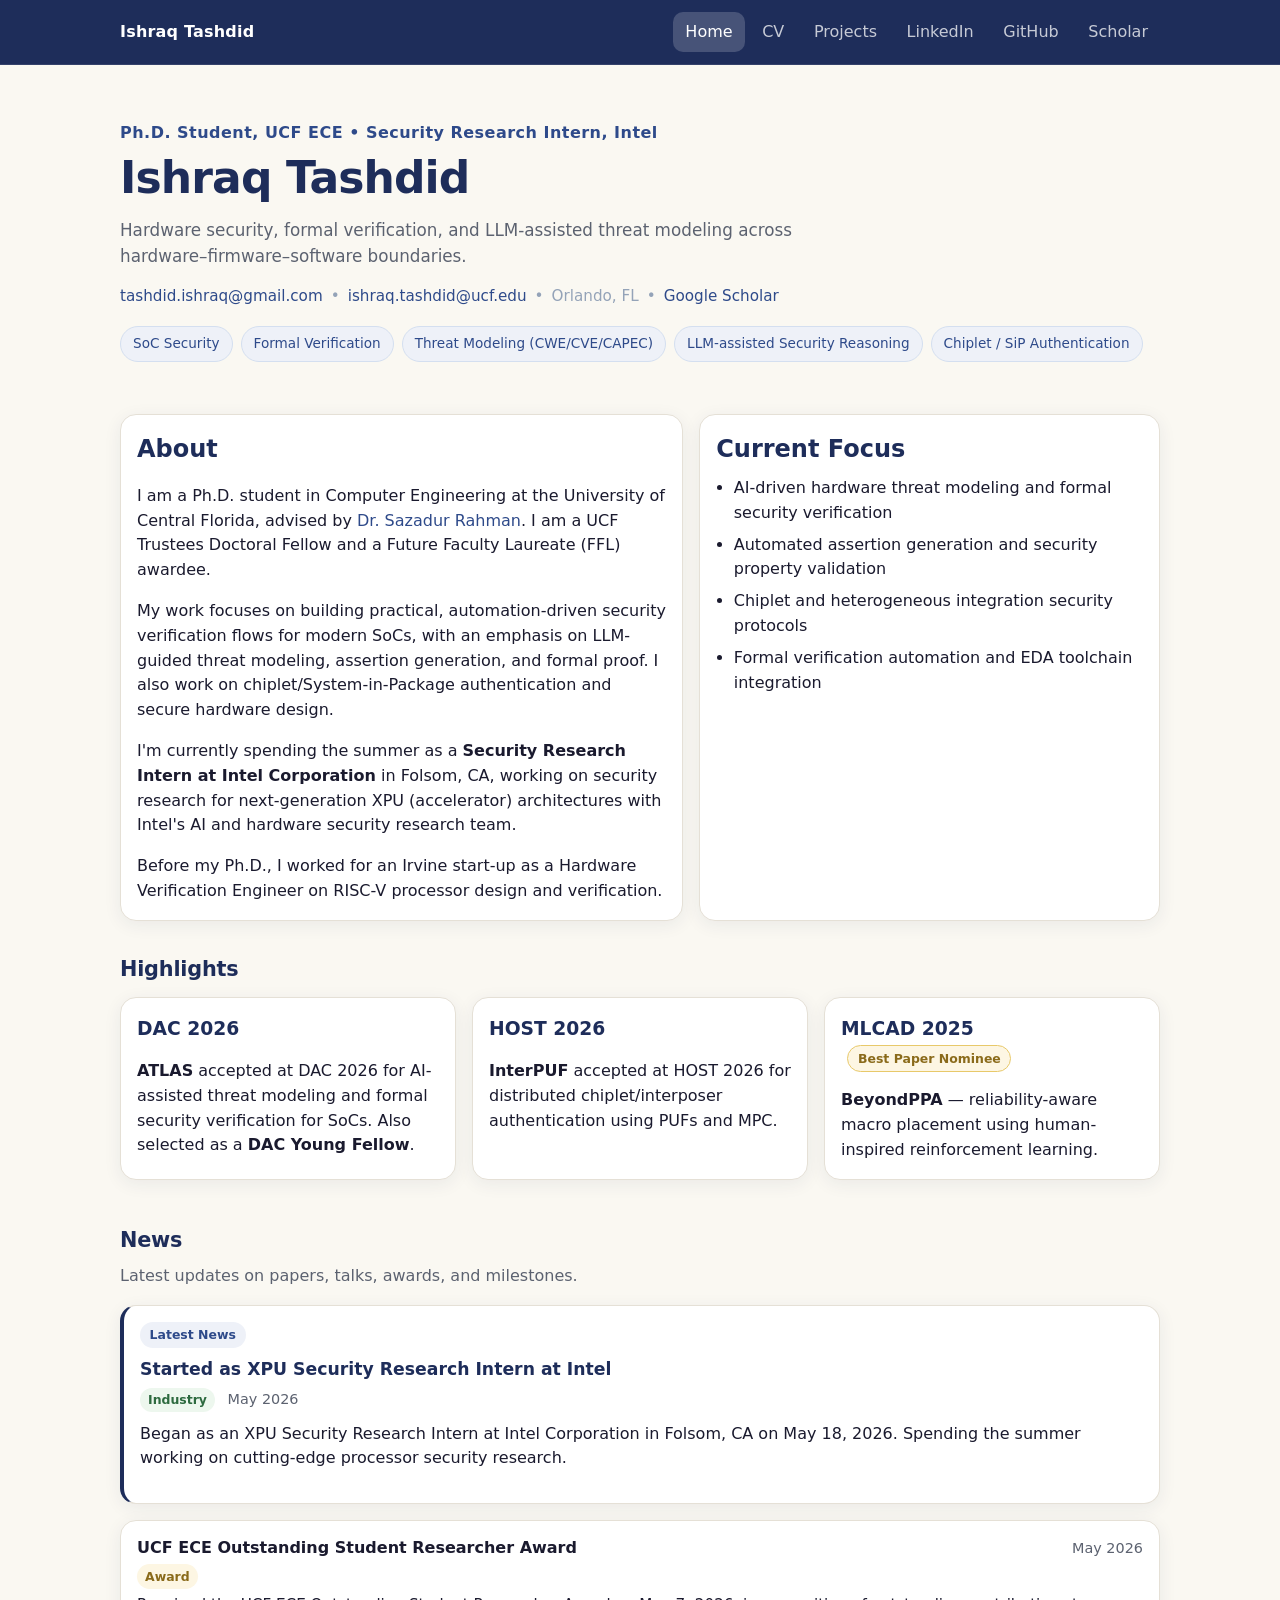
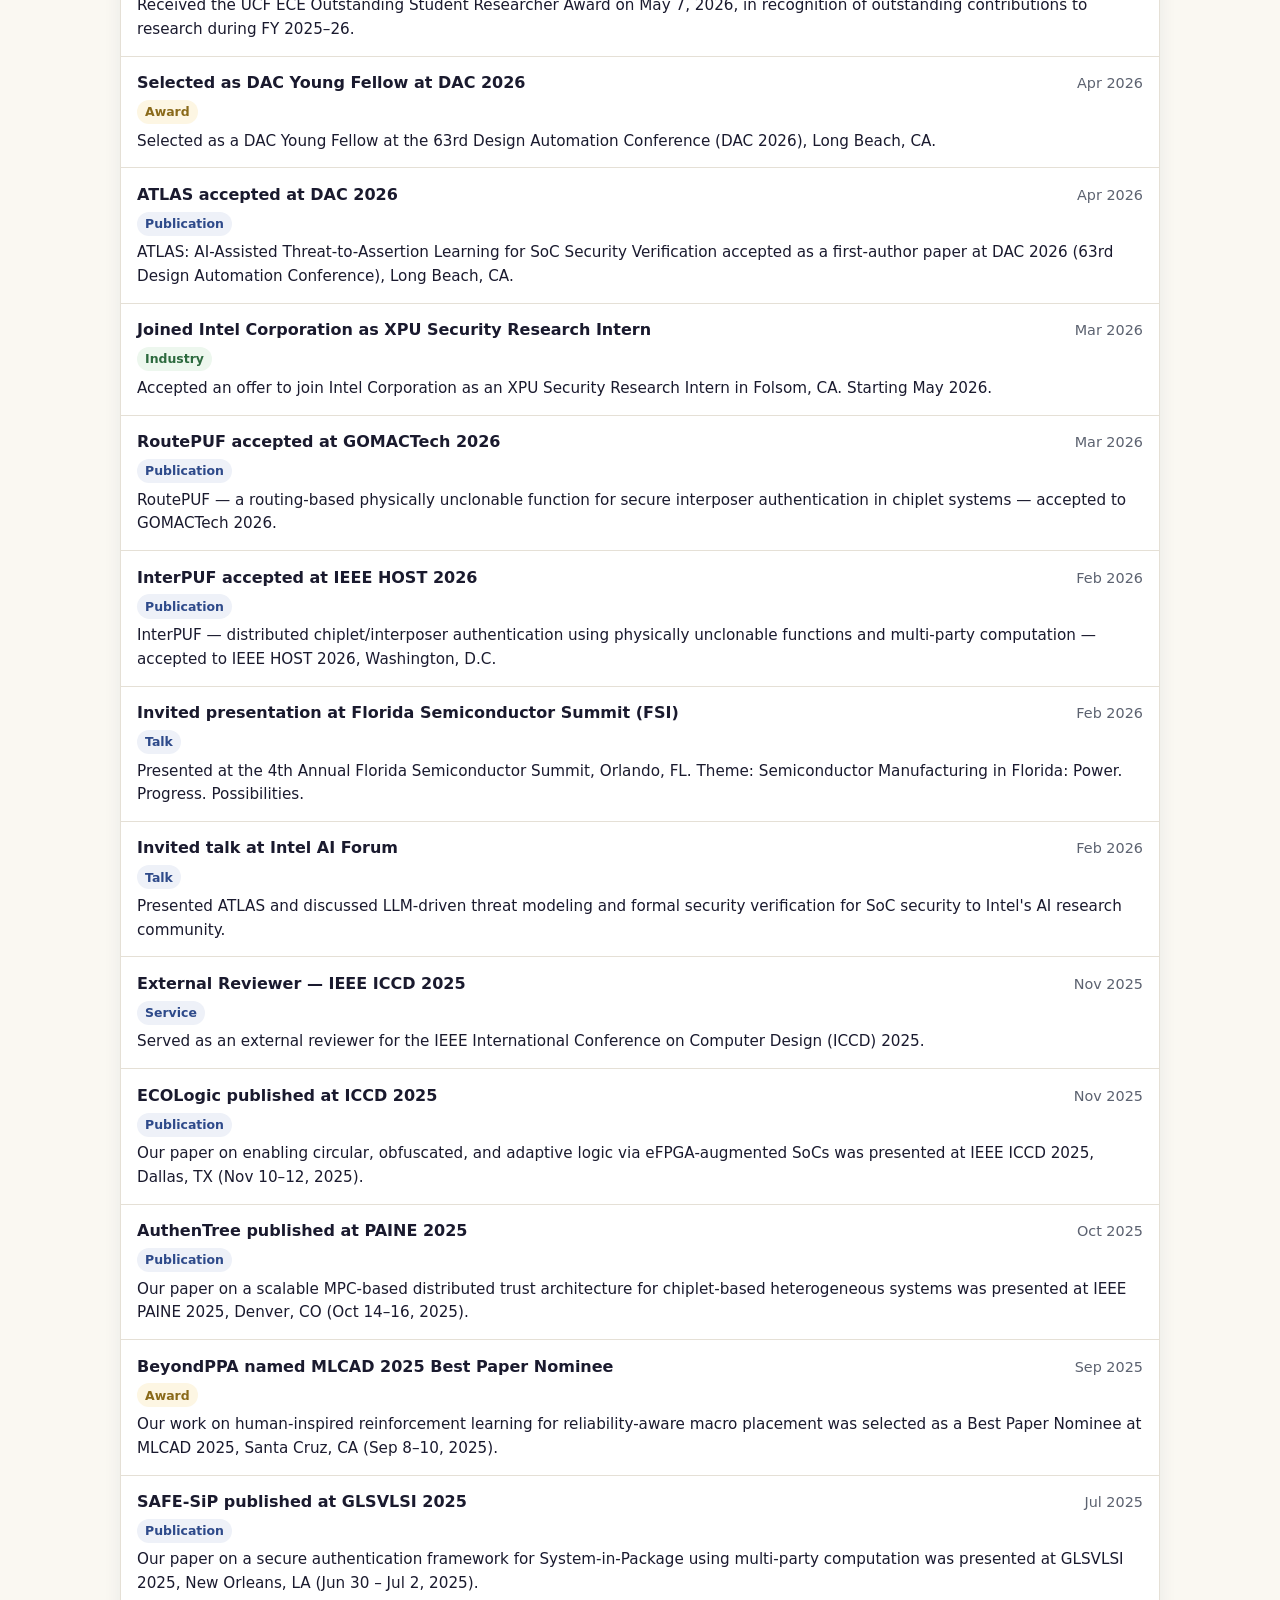
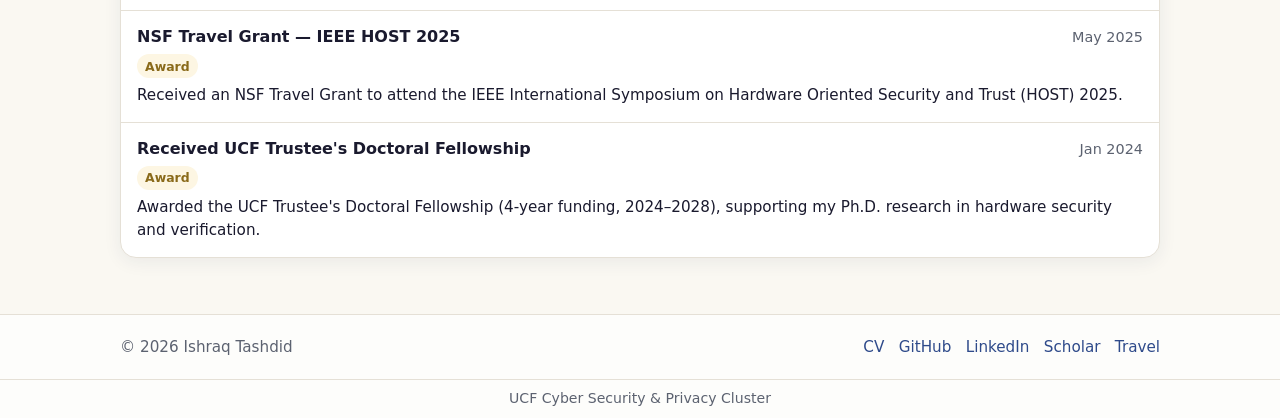
==== commit 3ea58cdf: "Rewrite About with current Intel internship; add Scholar link site-wide Updates the homepage header/" ====
--- a/index.html
+++ b/index.html
@@ -17,6 +17,7 @@
         <a href="projects.html">Projects</a>
         <a href="https://www.linkedin.com/in/ishraqtashdid" target="_blank" rel="noopener noreferrer">LinkedIn</a>
         <a href="https://github.com/IshraqAtUCF" target="_blank" rel="noopener noreferrer">GitHub</a>
+        <a href="https://scholar.google.com/citations?user=gYcWmKYAAAAJ&hl=en" target="_blank" rel="noopener noreferrer">Scholar</a>
       </nav>
     </div>
   </header>
@@ -24,7 +25,7 @@
   <main>
     <section class="hero">
       <div class="container">
-        <p class="eyebrow">Ph.D. Student • UCF ECE</p>
+        <p class="eyebrow">Ph.D. Student, UCF ECE • Security Research Intern, Intel</p>
         <h1>Ishraq Tashdid</h1>
         <p class="hero-sub">
           Hardware security, formal verification, and LLM-assisted threat modeling across
@@ -37,6 +38,8 @@
           <a href="mailto:ishraq.tashdid@ucf.edu">ishraq.tashdid@ucf.edu</a>
           <span>•</span>
           <span>Orlando, FL</span>
+          <span>•</span>
+          <a href="https://scholar.google.com/citations?user=gYcWmKYAAAAJ&hl=en" target="_blank" rel="noopener noreferrer">Google Scholar</a>
         </div>
 
         <div class="tag-row" aria-label="Research tags">
@@ -63,6 +66,11 @@
             for modern SoCs, with an emphasis on LLM-guided threat modeling, assertion generation,
             and formal proof. I also work on chiplet/System-in-Package authentication and secure
             hardware design.
+          </p>
+          <p>
+            I'm currently spending the summer as a <strong>Security Research Intern at Intel Corporation</strong>
+            in Folsom, CA, working on security research for next-generation XPU (accelerator) architectures
+            with Intel's AI and hardware security research team.
           </p>
           <p>
             Before my Ph.D., I worked for an Irvine start-up as a Hardware Verification Engineer on RISC-V
@@ -141,6 +149,7 @@
         <a href="cv.html">CV</a>
         <a href="https://github.com/IshraqAtUCF" target="_blank" rel="noopener noreferrer">GitHub</a>
         <a href="https://www.linkedin.com/in/ishraqtashdid" target="_blank" rel="noopener noreferrer">LinkedIn</a>
+        <a href="https://scholar.google.com/citations?user=gYcWmKYAAAAJ&hl=en" target="_blank" rel="noopener noreferrer">Scholar</a>
         <a href="travel.html">Travel</a>
       </p>
     </div>
--- a/styles.css
+++ b/styles.css
@@ -807,8 +807,201 @@
   color: rgba(255, 255, 255, 0.9);
 }
 
+/* CV redesign: masthead + sticky sidebar + timeline */
+.cv-masthead {
+  background: linear-gradient(180deg, #1e2d5a 0%, #223769 100%);
+  color: #ffffff;
+  padding: 3.25rem 0 2.75rem;
+}
+
+.cv-masthead-inner {
+  max-width: 1120px;
+  margin: 0 auto;
+  width: calc(100% - 2rem);
+  display: flex;
+  justify-content: space-between;
+  align-items: flex-end;
+  flex-wrap: wrap;
+  gap: 1.5rem;
+}
+
+.cv-eyebrow {
+  margin: 0 0 0.5rem;
+  color: var(--gold);
+  text-transform: uppercase;
+  font-size: 0.8rem;
+  letter-spacing: 0.08em;
+  font-weight: 600;
+}
+
+.cv-name {
+  margin: 0;
+  font-family: 'Source Serif 4', serif;
+  font-size: clamp(2.1rem, 4vw, 3rem);
+  font-weight: 600;
+  color: #ffffff;
+}
+
+.cv-subtitle {
+  margin: 0.6rem 0 0;
+  color: rgba(255, 255, 255, 0.78);
+  font-size: 1.08rem;
+  max-width: 620px;
+}
+
+.cv-contact-line {
+  margin: 0.9rem 0 0;
+  display: flex;
+  flex-wrap: wrap;
+  gap: 0.5rem 0.9rem;
+  color: rgba(255, 255, 255, 0.6);
+  font-size: 0.92rem;
+}
+
+.cv-contact-line a {
+  color: rgba(255, 255, 255, 0.85);
+}
+
+.cv-pdf-btn {
+  display: inline-block;
+  background: var(--gold);
+  color: #2a2110;
+  border-radius: 12px;
+  padding: 0.75rem 1.2rem;
+  font-weight: 700;
+  text-decoration: none;
+  box-shadow: 0 6px 18px rgba(0, 0, 0, 0.2);
+}
+
+.cv-pdf-btn:hover {
+  text-decoration: none;
+  opacity: 0.92;
+}
+
+.cv-layout {
+  max-width: 1120px;
+  display: grid;
+  grid-template-columns: 300px 1fr;
+  gap: 2.25rem;
+  align-items: start;
+  padding: 2.5rem 0 4rem;
+}
+
+.cv-sidebar {
+  position: sticky;
+  top: 88px;
+  display: flex;
+  flex-direction: column;
+  gap: 1.25rem;
+}
+
+.cv-skill-group {
+  margin-bottom: 0.9rem;
+}
+
+.cv-skill-group:last-child {
+  margin-bottom: 0;
+}
+
+.cv-skill-label {
+  margin: 0 0 0.15rem;
+  font-weight: 700;
+  color: var(--accent);
+  font-size: 0.85rem;
+}
+
+.cv-skill-desc {
+  margin: 0;
+  color: var(--muted);
+  font-size: 0.87rem;
+}
+
+.cv-edu-list li,
+.cv-honors-list li {
+  font-size: 0.87rem;
+}
+
+.cv-main {
+  display: flex;
+  flex-direction: column;
+  gap: 2.1rem;
+}
+
+.cv-section-title {
+  font-family: 'Source Serif 4', serif;
+  font-size: 1.35rem;
+  color: var(--accent);
+  border-bottom: 2px solid var(--gold);
+  padding-bottom: 0.5rem;
+  margin: 0 0 0.9rem;
+}
+
+.cv-timeline {
+  border-left: 2px solid var(--line);
+  padding-left: 1.25rem;
+  margin-left: 0.2rem;
+}
+
+.cv-timeline-entry {
+  position: relative;
+}
+
+.cv-timeline-entry::before {
+  content: "";
+  position: absolute;
+  left: -1.55rem;
+  top: 0.4rem;
+  width: 10px;
+  height: 10px;
+  border-radius: 50%;
+  background: var(--accent);
+}
+
+.cv-timeline-list li {
+  font-size: 0.94rem;
+}
+
+.cv-timeline-list li + li {
+  margin-top: 0.55rem;
+}
+
+.cv-pub-list {
+  list-style: none;
+  padding-left: 0;
+  margin: 0;
+}
+
+.pub-entry {
+  padding: 0.85rem 0;
+  border-bottom: 1px solid var(--line);
+}
+
+.pub-entry:last-child {
+  border-bottom: none;
+}
+
+.pub-citation {
+  margin: 0;
+}
+
+.cv-simple-entry + .cv-simple-entry {
+  margin-top: 1.1rem;
+}
+
+.cv-simple-title {
+  margin: 0;
+}
+
 /* Responsive */
 @media (max-width: 900px) {
+  .cv-layout {
+    grid-template-columns: 1fr;
+  }
+
+  .cv-sidebar {
+    position: static;
+  }
+
   .grid-2 {
     grid-template-columns: 1fr;
   }
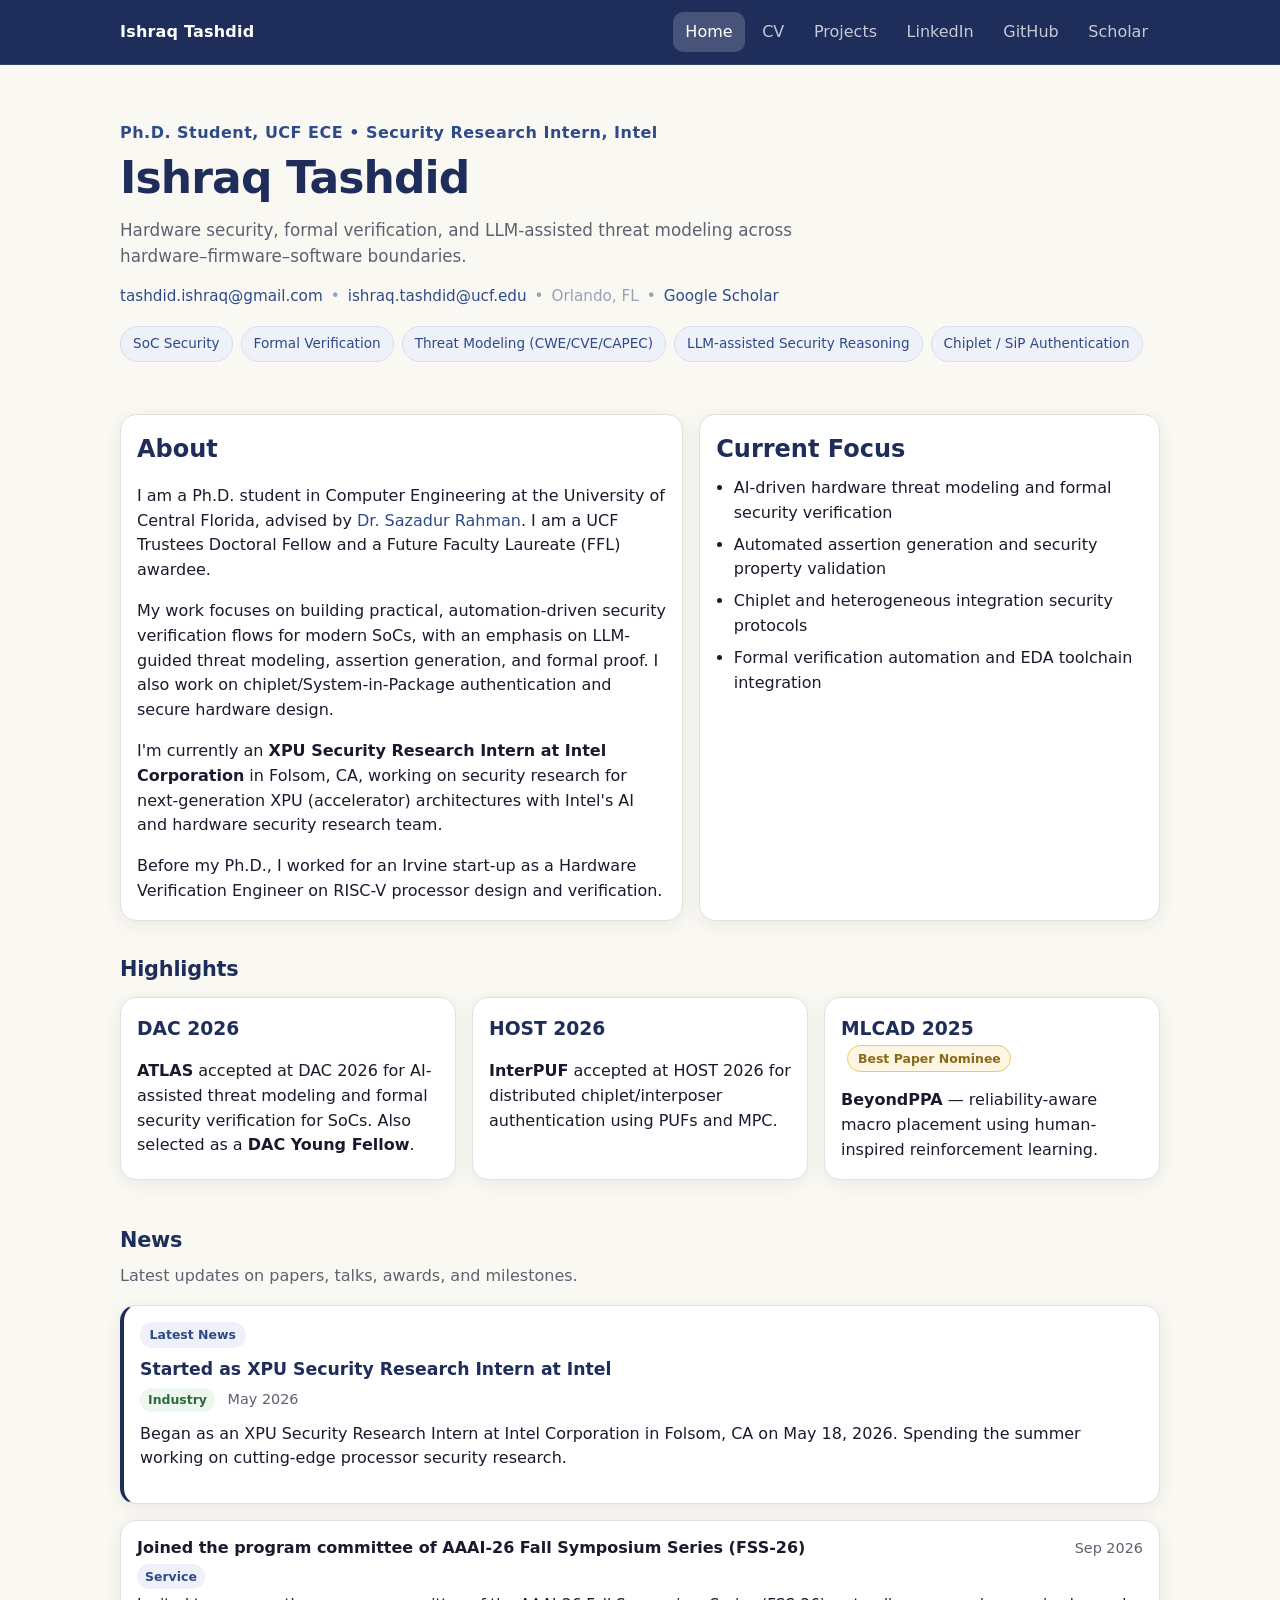
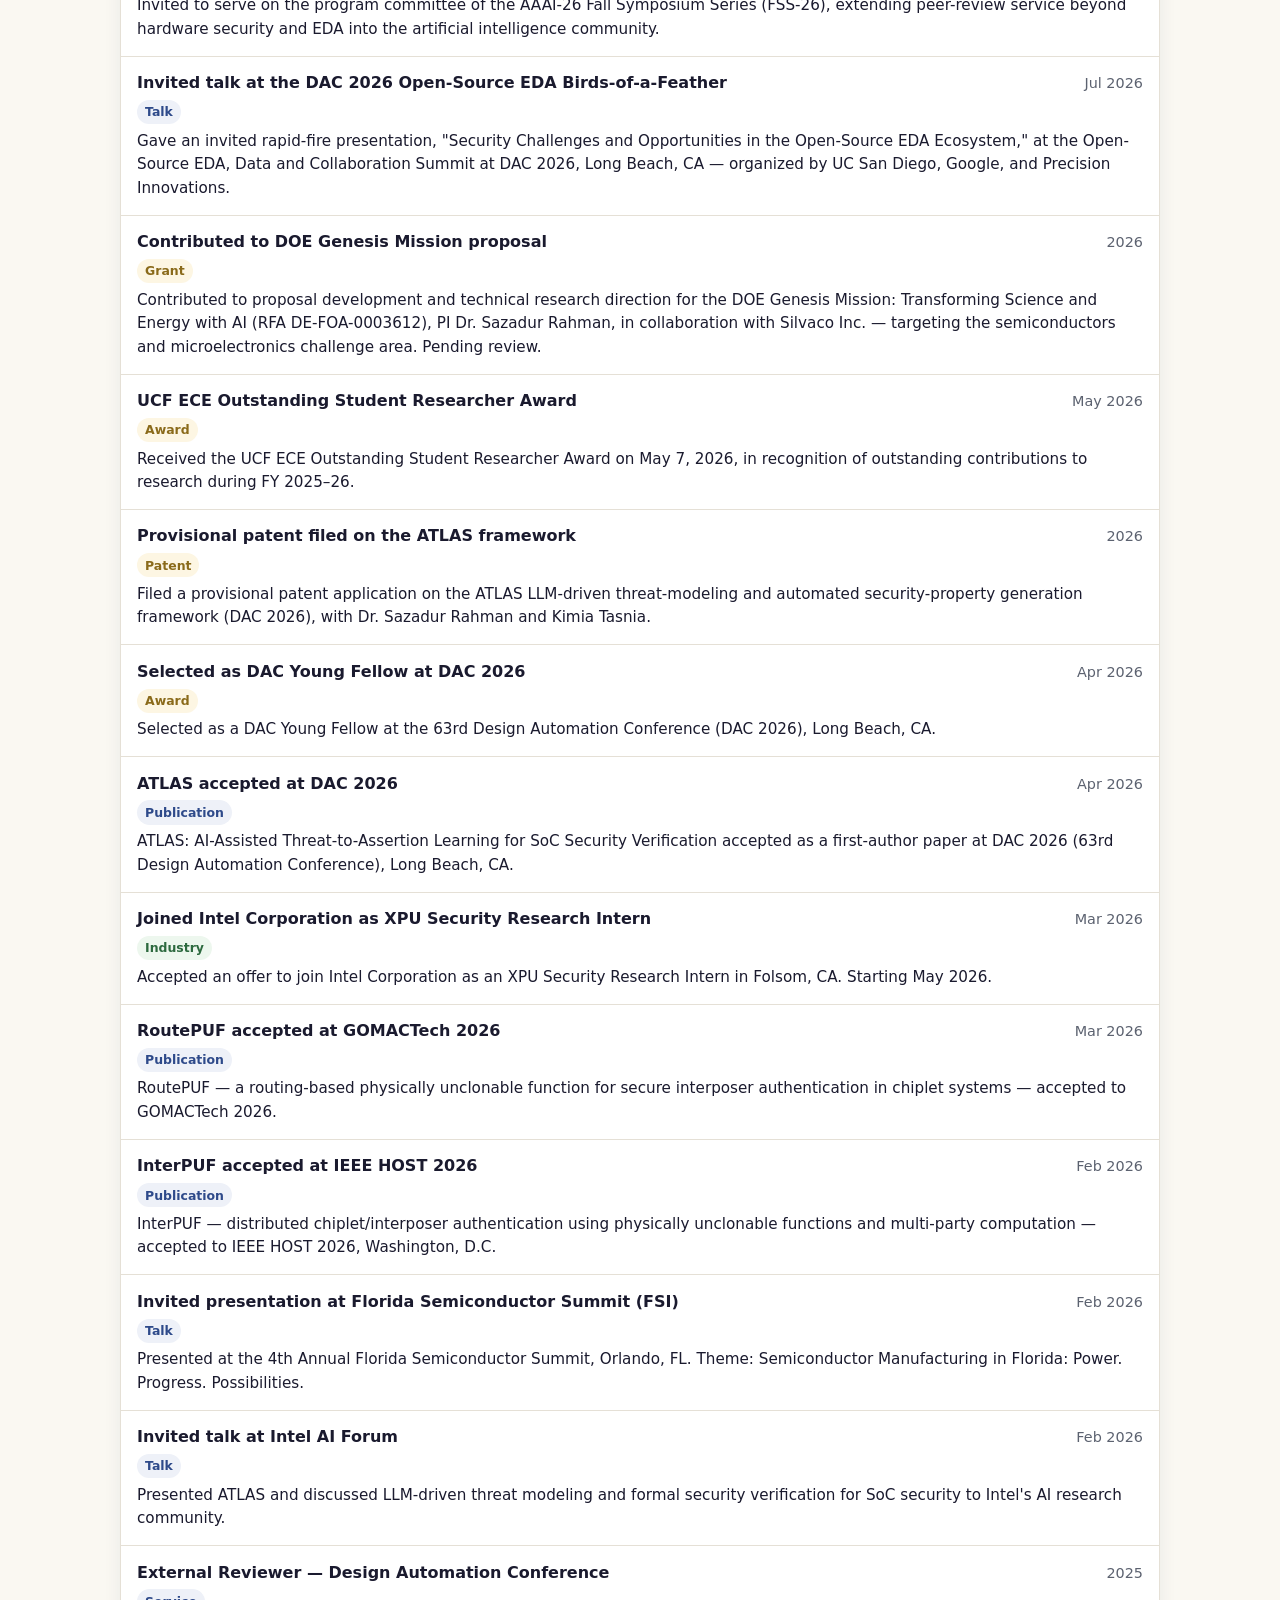
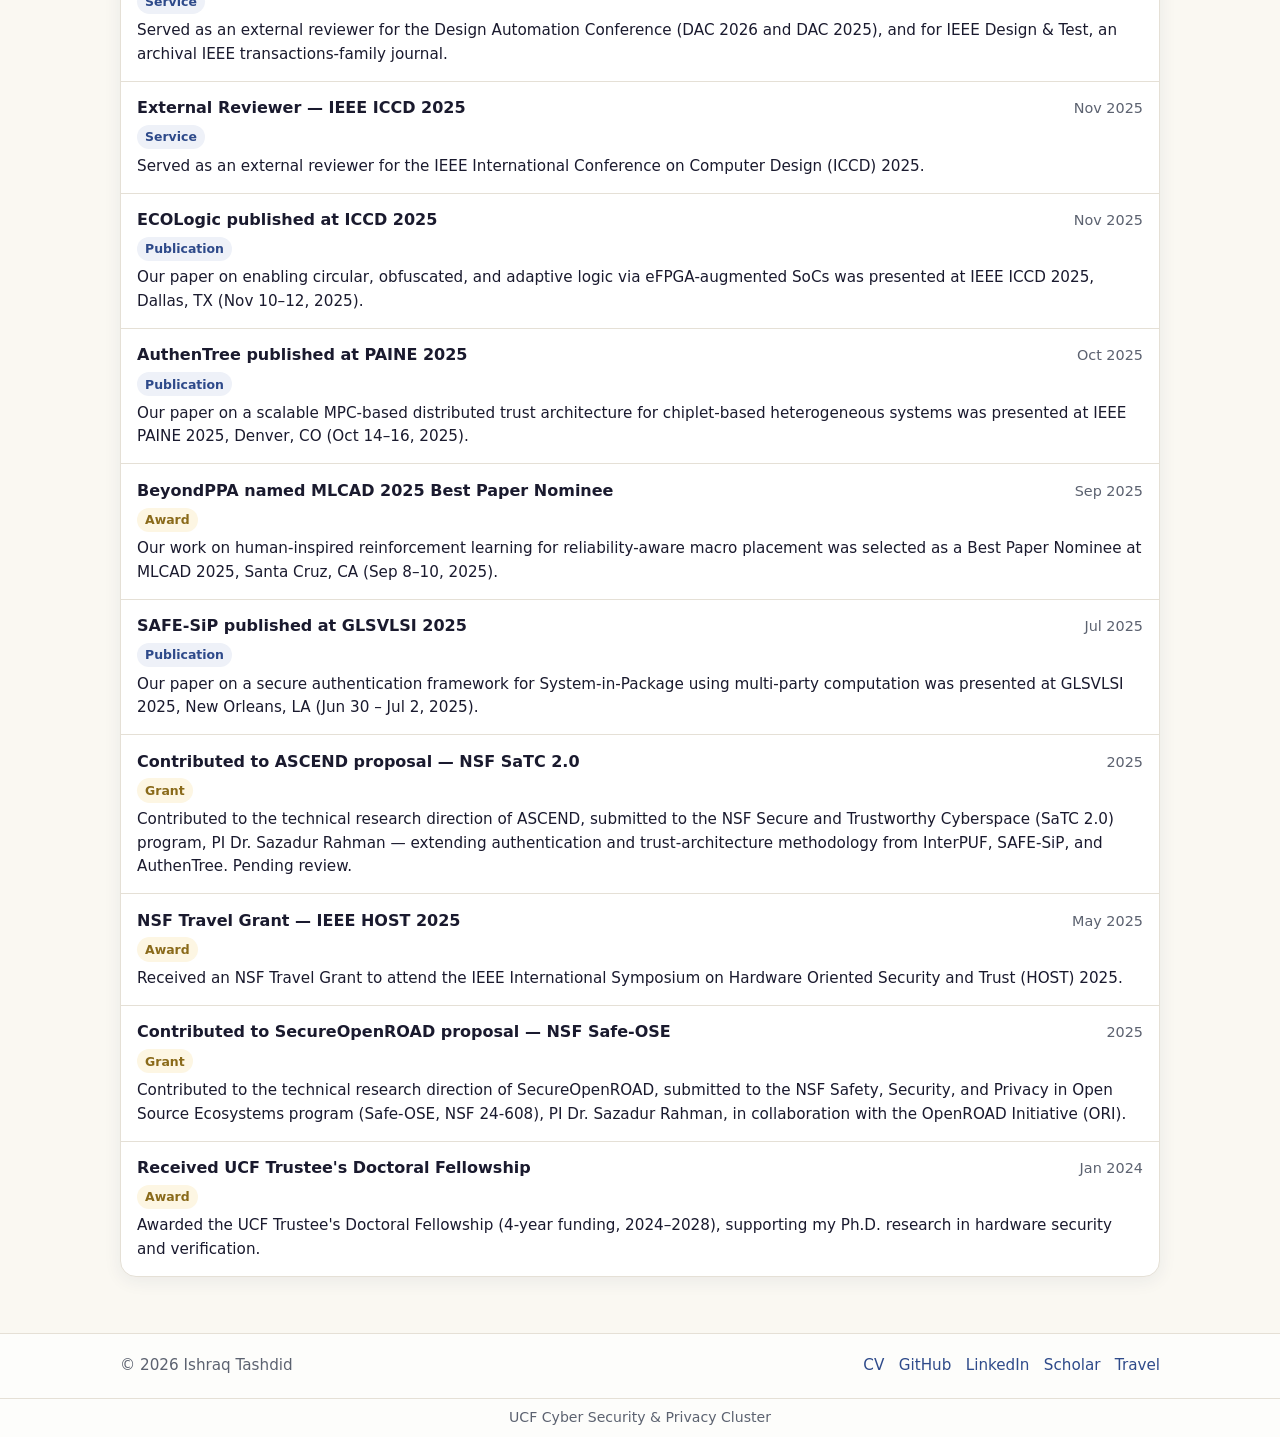
==== commit c1ae4759: "Sync website with current CV; add LaTeX source and rebuild PDF The site had drifted from the CV. Thi" ====
--- a/index.html
+++ b/index.html
@@ -5,6 +5,25 @@
   <meta name="viewport" content="width=device-width, initial-scale=1.0" />
   <title>Ishraq Tashdid | Academic Website</title>
   <meta name="description" content="Ishraq Tashdid - Ph.D. student at UCF working on hardware security, formal verification, and LLM-assisted vulnerability reasoning." />
+  <link rel="canonical" href="https://ishraqtashdid.com/" />
+
+  <meta property="og:type" content="website" />
+  <meta property="og:site_name" content="Ishraq Tashdid" />
+  <meta property="og:url" content="https://ishraqtashdid.com/" />
+  <meta property="og:title" content="Ishraq Tashdid | Academic Website" />
+  <meta property="og:description" content="Ph.D. student at UCF working on hardware security, formal verification, and LLM-assisted vulnerability reasoning." />
+  <meta property="og:image" content="https://ishraqtashdid.com/assets/og-card.png" />
+  <meta property="og:image:width" content="1200" />
+  <meta property="og:image:height" content="630" />
+  <meta name="twitter:card" content="summary_large_image" />
+  <meta name="twitter:title" content="Ishraq Tashdid | Academic Website" />
+  <meta name="twitter:description" content="Ph.D. student at UCF working on hardware security, formal verification, and LLM-assisted vulnerability reasoning." />
+  <meta name="twitter:image" content="https://ishraqtashdid.com/assets/og-card.png" />
+
+  <meta name="theme-color" content="#1e2d5a" />
+  <link rel="icon" type="image/svg+xml" href="favicon.svg" />
+  <link rel="icon" href="favicon.png" sizes="32x32" />
+  <link rel="apple-touch-icon" href="apple-touch-icon.png" />
   <link rel="stylesheet" href="styles.css" />
 </head>
 <body>
@@ -68,7 +87,7 @@
             hardware design.
           </p>
           <p>
-            I'm currently spending the summer as a <strong>Security Research Intern at Intel Corporation</strong>
+            I'm currently an <strong>XPU Security Research Intern at Intel Corporation</strong>
             in Folsom, CA, working on security research for next-generation XPU (accelerator) architectures
             with Intel's AI and hardware security research team.
           </p>
--- a/styles.css
+++ b/styles.css
@@ -988,6 +988,38 @@
   margin-top: 1.1rem;
 }
 
+/* Spacing between stacked timeline entries (e.g. multiple industry roles) */
+.cv-timeline-entry + .cv-timeline-entry {
+  margin-top: 1.4rem;
+}
+
+/* Paper / DOI links on CV publication entries */
+.pub-links {
+  margin: 0.4rem 0 0;
+  display: flex;
+  flex-wrap: wrap;
+  gap: 0.4rem;
+}
+
+.pub-link {
+  display: inline-block;
+  padding: 0.2rem 0.55rem;
+  border-radius: 8px;
+  font-size: 0.78rem;
+  font-weight: 500;
+  border: 1px solid #c4d0e8;
+  color: var(--accent-link);
+  background: var(--accent-soft);
+  text-decoration: none;
+  transition: background 0.15s, border-color 0.15s;
+}
+
+.pub-link:hover {
+  background: var(--surface);
+  border-color: var(--line);
+  text-decoration: none;
+}
+
 .cv-simple-title {
   margin: 0;
 }
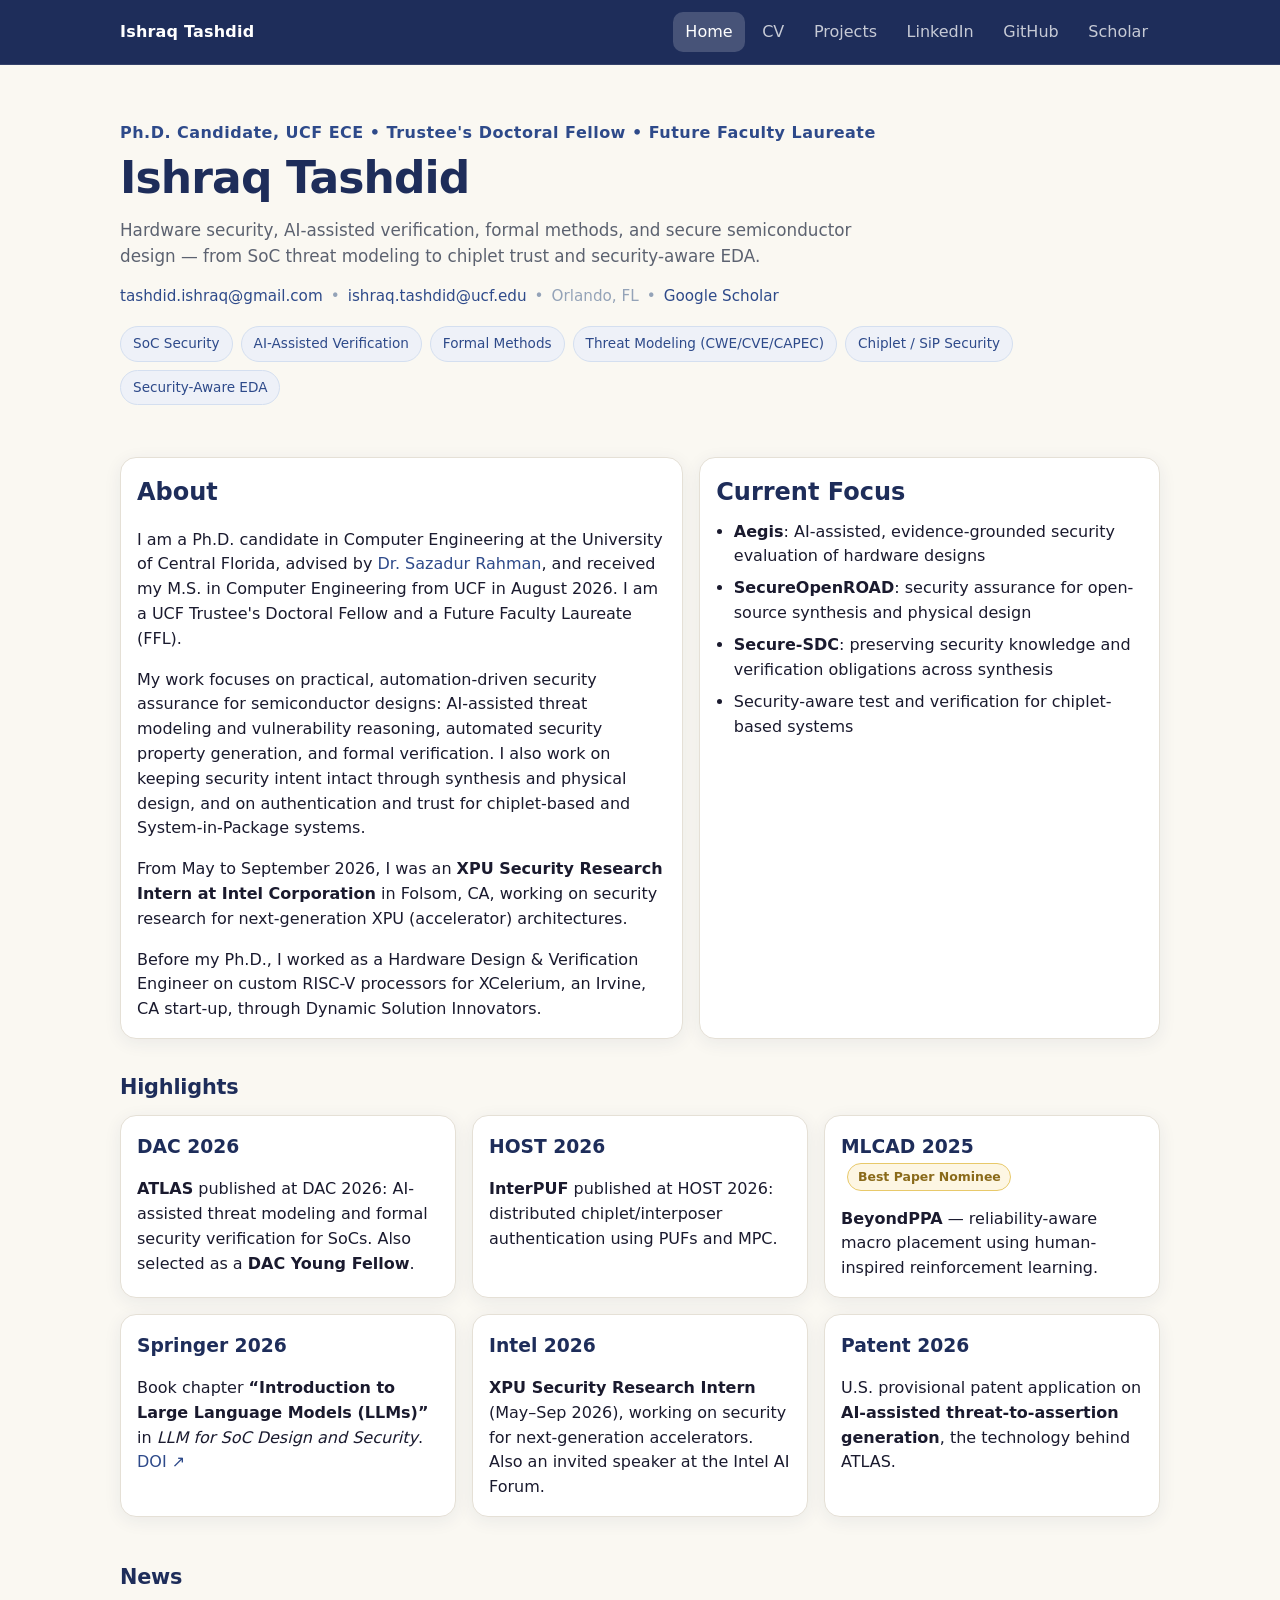
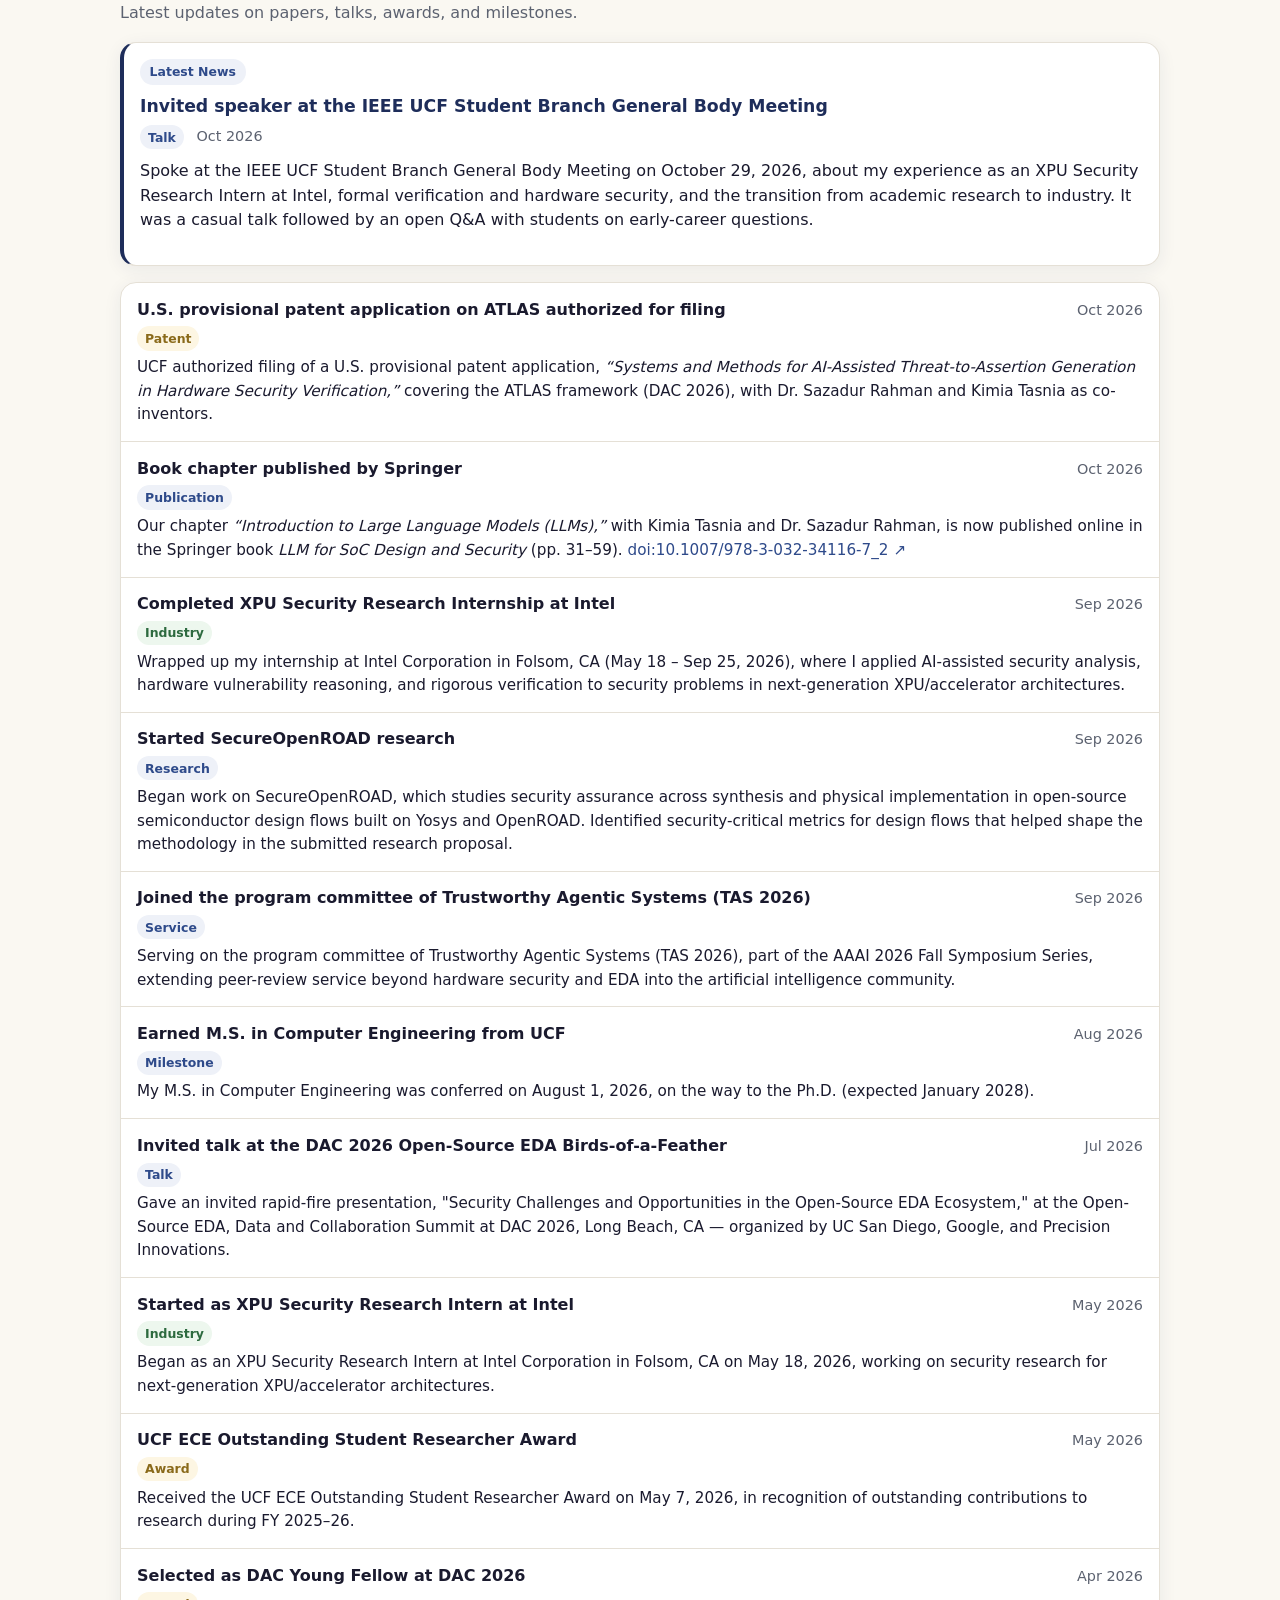
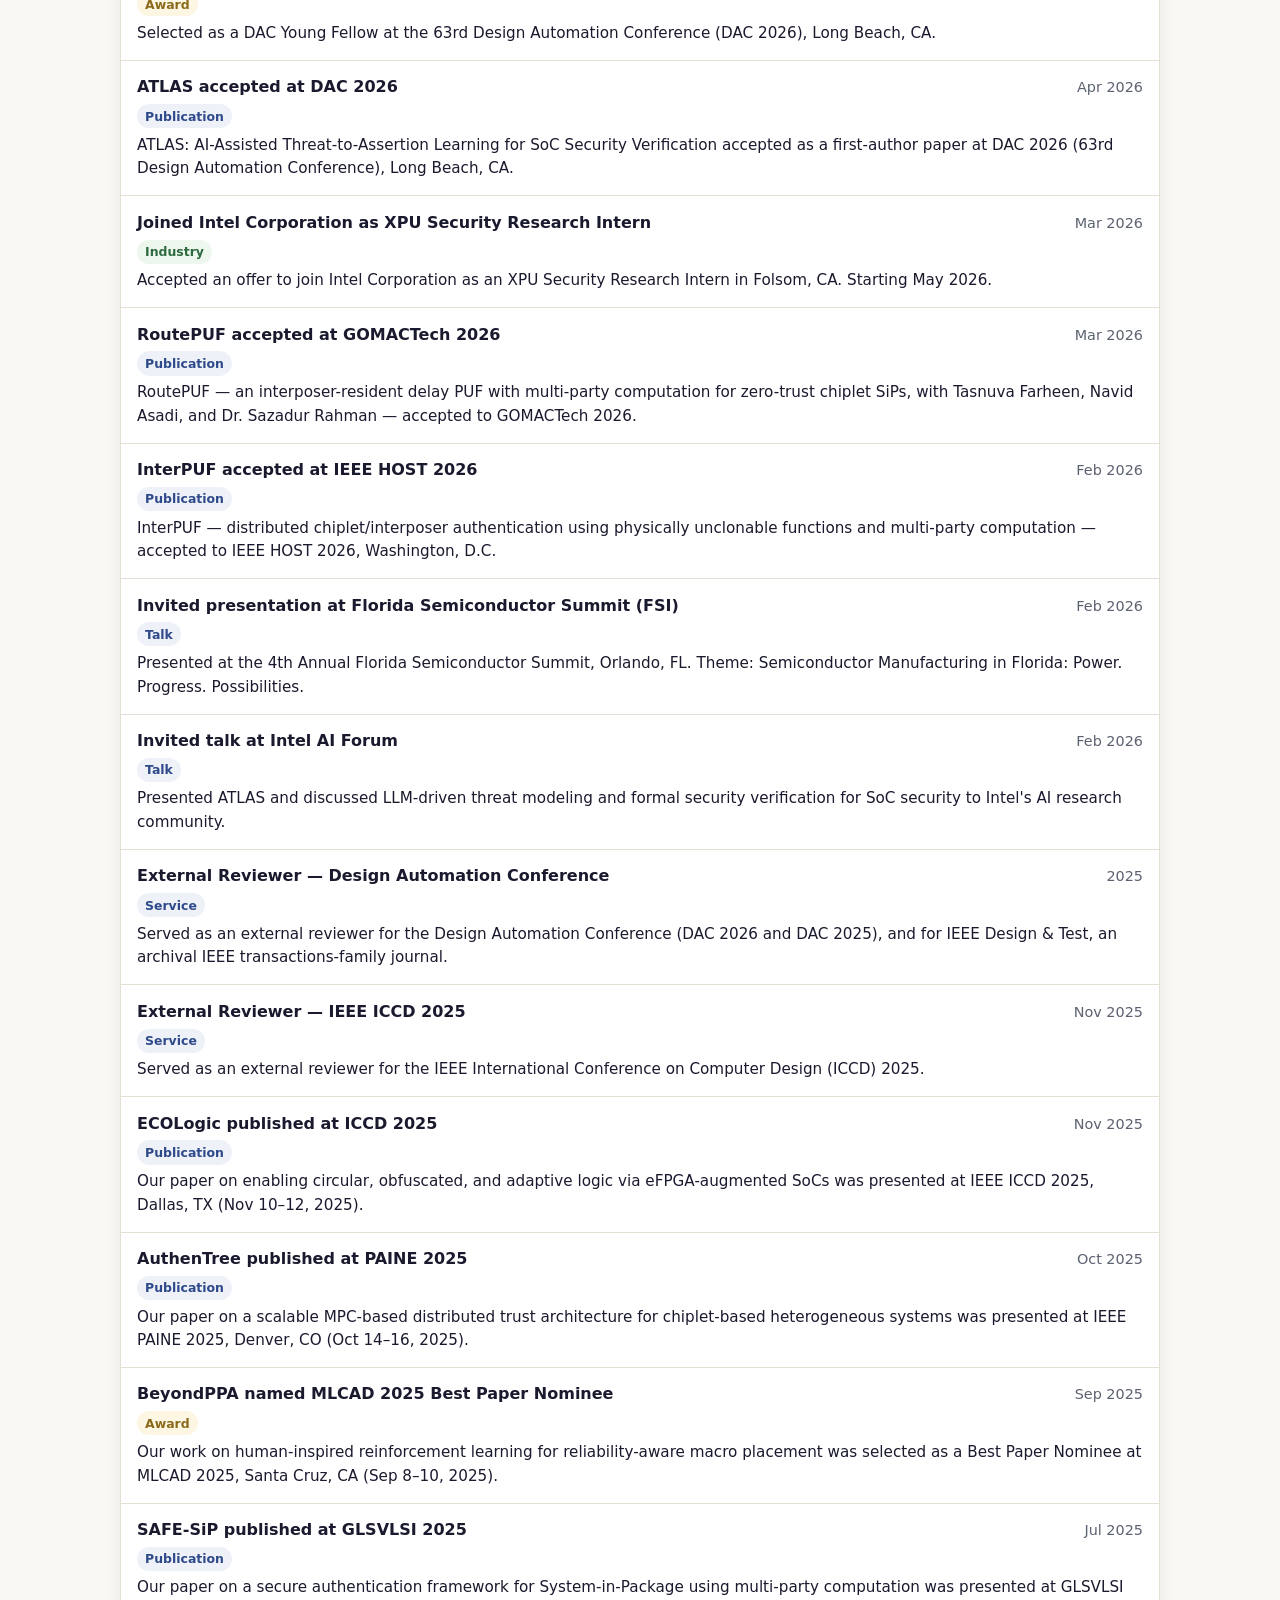
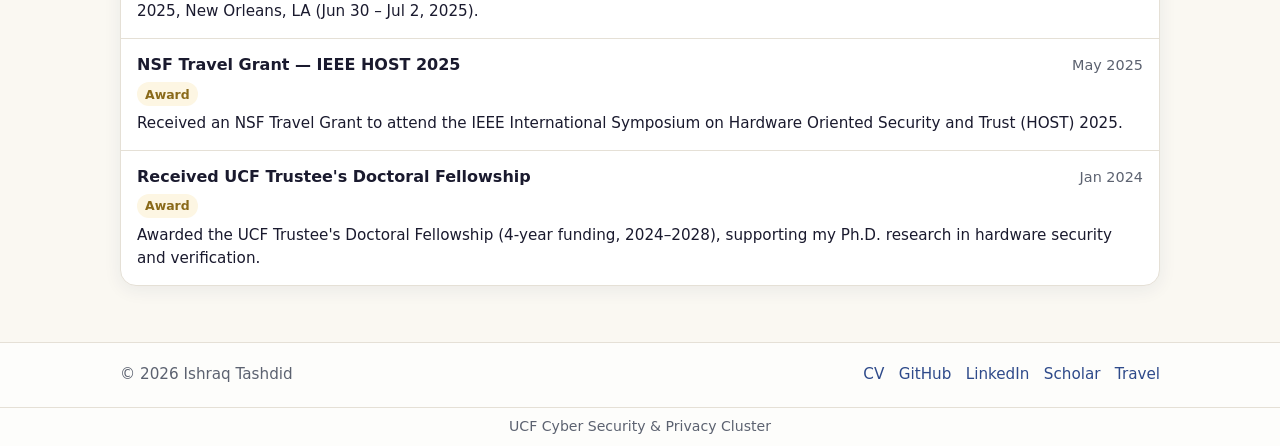
==== commit b4ba7144: "Sync site with Nov 2026 CV; add IEEE UCF talk and book chapter - News: add the IEEE UCF Student Bran" ====
--- a/index.html
+++ b/index.html
@@ -4,20 +4,20 @@
   <meta charset="UTF-8" />
   <meta name="viewport" content="width=device-width, initial-scale=1.0" />
   <title>Ishraq Tashdid | Academic Website</title>
-  <meta name="description" content="Ishraq Tashdid - Ph.D. student at UCF working on hardware security, formal verification, and LLM-assisted vulnerability reasoning." />
+  <meta name="description" content="Ishraq Tashdid - Ph.D. candidate at UCF working on hardware security, AI-assisted verification, formal methods, and secure semiconductor design." />
   <link rel="canonical" href="https://ishraqtashdid.com/" />
 
   <meta property="og:type" content="website" />
   <meta property="og:site_name" content="Ishraq Tashdid" />
   <meta property="og:url" content="https://ishraqtashdid.com/" />
   <meta property="og:title" content="Ishraq Tashdid | Academic Website" />
-  <meta property="og:description" content="Ph.D. student at UCF working on hardware security, formal verification, and LLM-assisted vulnerability reasoning." />
+  <meta property="og:description" content="Ph.D. candidate at UCF working on hardware security, AI-assisted verification, formal methods, and secure semiconductor design." />
   <meta property="og:image" content="https://ishraqtashdid.com/assets/og-card.png" />
   <meta property="og:image:width" content="1200" />
   <meta property="og:image:height" content="630" />
   <meta name="twitter:card" content="summary_large_image" />
   <meta name="twitter:title" content="Ishraq Tashdid | Academic Website" />
-  <meta name="twitter:description" content="Ph.D. student at UCF working on hardware security, formal verification, and LLM-assisted vulnerability reasoning." />
+  <meta name="twitter:description" content="Ph.D. candidate at UCF working on hardware security, AI-assisted verification, formal methods, and secure semiconductor design." />
   <meta name="twitter:image" content="https://ishraqtashdid.com/assets/og-card.png" />
 
   <meta name="theme-color" content="#1e2d5a" />
@@ -44,11 +44,11 @@
   <main>
     <section class="hero">
       <div class="container">
-        <p class="eyebrow">Ph.D. Student, UCF ECE • Security Research Intern, Intel</p>
+        <p class="eyebrow">Ph.D. Candidate, UCF ECE • Trustee's Doctoral Fellow • Future Faculty Laureate</p>
         <h1>Ishraq Tashdid</h1>
         <p class="hero-sub">
-          Hardware security, formal verification, and LLM-assisted threat modeling across
-          hardware–firmware–software boundaries.
+          Hardware security, AI-assisted verification, formal methods, and secure semiconductor
+          design — from SoC threat modeling to chiplet trust and security-aware EDA.
         </p>
 
         <div class="hero-meta">
@@ -63,10 +63,11 @@
 
         <div class="tag-row" aria-label="Research tags">
           <span class="tag">SoC Security</span>
-          <span class="tag">Formal Verification</span>
+          <span class="tag">AI-Assisted Verification</span>
+          <span class="tag">Formal Methods</span>
           <span class="tag">Threat Modeling (CWE/CVE/CAPEC)</span>
-          <span class="tag">LLM-assisted Security Reasoning</span>
-          <span class="tag">Chiplet / SiP Authentication</span>
+          <span class="tag">Chiplet / SiP Security</span>
+          <span class="tag">Security-Aware EDA</span>
         </div>
       </div>
     </section>
@@ -76,34 +77,35 @@
         <div class="card">
           <h2>About</h2>
           <p>
-            I am a Ph.D. student in Computer Engineering at the University of Central Florida,
-            advised by <a href="https://sazadur.github.io" target="_blank" rel="noopener noreferrer">Dr. Sazadur Rahman</a>.
-            I am a UCF Trustees Doctoral Fellow and a Future Faculty Laureate (FFL) awardee.
-          </p>
-          <p>
-            My work focuses on building practical, automation-driven security verification flows
-            for modern SoCs, with an emphasis on LLM-guided threat modeling, assertion generation,
-            and formal proof. I also work on chiplet/System-in-Package authentication and secure
-            hardware design.
-          </p>
-          <p>
-            I'm currently an <strong>XPU Security Research Intern at Intel Corporation</strong>
-            in Folsom, CA, working on security research for next-generation XPU (accelerator) architectures
-            with Intel's AI and hardware security research team.
-          </p>
-          <p>
-            Before my Ph.D., I worked for an Irvine start-up as a Hardware Verification Engineer on RISC-V
-            processor design and verification.
+            I am a Ph.D. candidate in Computer Engineering at the University of Central Florida,
+            advised by <a href="https://sazadur.github.io" target="_blank" rel="noopener noreferrer">Dr. Sazadur Rahman</a>,
+            and received my M.S. in Computer Engineering from UCF in August 2026.
+            I am a UCF Trustee's Doctoral Fellow and a Future Faculty Laureate (FFL).
+          </p>
+          <p>
+            My work focuses on practical, automation-driven security assurance for semiconductor
+            designs: AI-assisted threat modeling and vulnerability reasoning, automated security
+            property generation, and formal verification. I also work on keeping security intent intact
+            through synthesis and physical design, and on authentication and trust for chiplet-based
+            and System-in-Package systems.
+          </p>
+          <p>
+            From May to September 2026, I was an <strong>XPU Security Research Intern at Intel Corporation</strong>
+            in Folsom, CA, working on security research for next-generation XPU (accelerator) architectures.
+          </p>
+          <p>
+            Before my Ph.D., I worked as a Hardware Design &amp; Verification Engineer on custom RISC-V processors
+            for XCelerium, an Irvine, CA start-up, through Dynamic Solution Innovators.
           </p>
         </div>
 
         <div class="card">
           <h2>Current Focus</h2>
           <ul class="clean-list">
-            <li>AI-driven hardware threat modeling and formal security verification</li>
-            <li>Automated assertion generation and security property validation</li>
-            <li>Chiplet and heterogeneous integration security protocols</li>
-            <li>Formal verification automation and EDA toolchain integration</li>
+            <li><strong>Aegis</strong>: AI-assisted, evidence-grounded security evaluation of hardware designs</li>
+            <li><strong>SecureOpenROAD</strong>: security assurance for open-source synthesis and physical design</li>
+            <li><strong>Secure-SDC</strong>: preserving security knowledge and verification obligations across synthesis</li>
+            <li>Security-aware test and verification for chiplet-based systems</li>
           </ul>
         </div>
       </div>
@@ -116,7 +118,7 @@
           <article class="card">
             <h3>DAC 2026</h3>
             <p>
-              <strong>ATLAS</strong> accepted at DAC 2026 for AI-assisted threat modeling and
+              <strong>ATLAS</strong> published at DAC 2026: AI-assisted threat modeling and
               formal security verification for SoCs. Also selected as a
               <strong>DAC Young Fellow</strong>.
             </p>
@@ -125,7 +127,7 @@
           <article class="card">
             <h3>HOST 2026</h3>
             <p>
-              <strong>InterPUF</strong> accepted at HOST 2026 for distributed chiplet/interposer
+              <strong>InterPUF</strong> published at HOST 2026: distributed chiplet/interposer
               authentication using PUFs and MPC.
             </p>
           </article>
@@ -135,6 +137,31 @@
             <p>
               <strong>BeyondPPA</strong> — reliability-aware macro placement using
               human-inspired reinforcement learning.
+            </p>
+          </article>
+
+          <article class="card">
+            <h3>Springer 2026</h3>
+            <p>
+              Book chapter <strong>“Introduction to Large Language Models (LLMs)”</strong> in
+              <em>LLM for SoC Design and Security</em>.
+              <a href="https://doi.org/10.1007/978-3-032-34116-7_2" target="_blank" rel="noopener noreferrer">DOI ↗</a>
+            </p>
+          </article>
+
+          <article class="card">
+            <h3>Intel 2026</h3>
+            <p>
+              <strong>XPU Security Research Intern</strong> (May–Sep 2026), working on security
+              for next-generation accelerators. Also an invited speaker at the Intel AI Forum.
+            </p>
+          </article>
+
+          <article class="card">
+            <h3>Patent 2026</h3>
+            <p>
+              U.S. provisional patent application on <strong>AI-assisted threat-to-assertion
+              generation</strong>, the technology behind ATLAS.
             </p>
           </article>
         </div>
